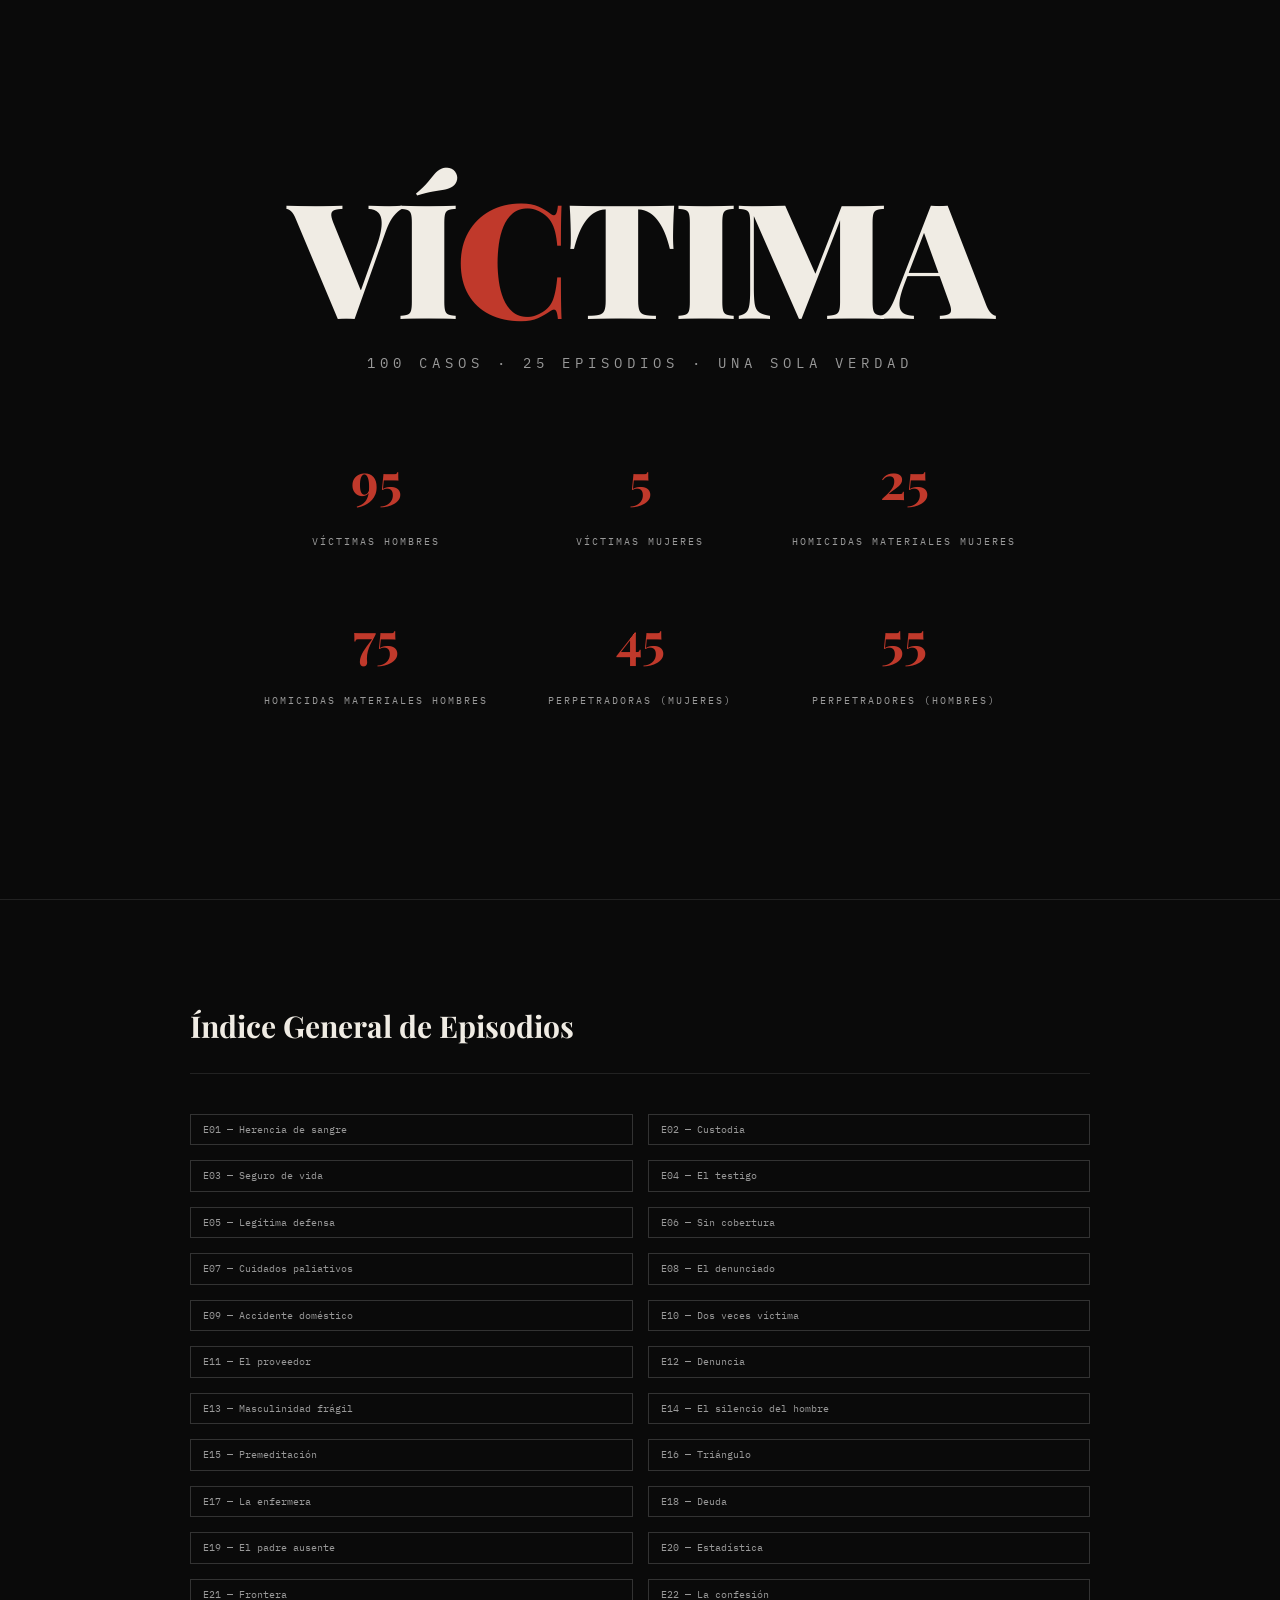
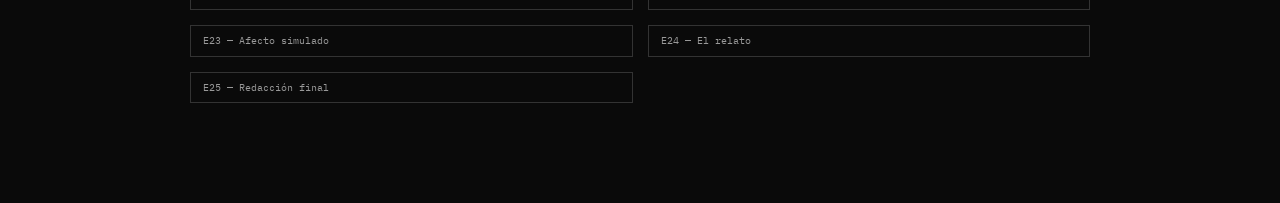
==== index.html @ df338d01 "Create index.html" ====
<!DOCTYPE html>
<html lang="es">
<head>
<meta charset="UTF-8">
<title>VÍCTIMA — Biblia de Serie Completa</title>
<link rel="stylesheet" href="styles.css">
<link href="https://fonts.googleapis.com/css2?family=Playfair+Display:ital,wght@0,400;0,700;0,900;1,400&family=IBM+Plex+Mono:wght@300;400;500&family=EB+Garamond:wght@400;500&display=swap" rel="stylesheet">
</head>
<body>

<div class="portada">
  <div class="titulo-principal">VÍ<span>C</span>TIMA</div>
  <div class="tagline">100 casos · 25 episodios · Una sola verdad</div>
  
  <div class="stats-grid">
    <div class="stat-item"><span class="num">95</span><span class="label">Víctimas Hombres</span></div>
    <div class="stat-item"><span class="num">5</span><span class="label">Víctimas Mujeres</span></div>
    <div class="stat-item"><span class="num">25</span><span class="label">Homicidas Materiales Mujeres</span></div>
    <div class="stat-item"><span class="num">75</span><span class="label">Homicidas Materiales Hombres</span></div>
    <div class="stat-item"><span class="num">45</span><span class="label">Perpetradoras (Mujeres)</span></div>
    <div class="stat-item"><span class="num">55</span><span class="label">Perpetradores (Hombres)</span></div>
  </div>
</div>

<div class="contenedor" style="padding: 100px 0;">
  <h2 style="font-family: 'Playfair Display'; font-size: 30px; margin-bottom: 40px; border-bottom: 1px solid #222; padding-bottom: 20px;">Índice General de Episodios</h2>
  
  <div style="display: grid; grid-template-columns: 1fr 1fr; gap: 15px;">
    <!-- BLOQUE 1 -->
    <a href="episodios_01_04.html#ep01" class="nav-ep">E01 — Herencia de sangre</a>
    <a href="episodios_01_04.html#ep02" class="nav-ep">E02 — Custodia</a>
    <a href="episodios_01_04.html#ep03" class="nav-ep">E03 — Seguro de vida</a>
    <a href="episodios_01_04.html#ep04" class="nav-ep">E04 — El testigo</a>
    <!-- BLOQUE 2 -->
    <a href="episodios_05_08.html#ep05" class="nav-ep">E05 — Legítima defensa</a>
    <a href="episodios_05_08.html#ep06" class="nav-ep">E06 — Sin cobertura</a>
    <a href="episodios_05_08.html#ep07" class="nav-ep">E07 — Cuidados paliativos</a>
    <a href="episodios_05_08.html#ep08" class="nav-ep">E08 — El denunciado</a>
    <!-- BLOQUE 3 -->
    <a href="episodios_09_12.html#ep09" class="nav-ep">E09 — Accidente doméstico</a>
    <a href="episodios_09_12.html#ep10" class="nav-ep">E10 — Dos veces víctima</a>
    <a href="episodios_09_12.html#ep11" class="nav-ep">E11 — El proveedor</a>
    <a href="episodios_09_12.html#ep12" class="nav-ep">E12 — Denuncia</a>
    <!-- BLOQUE 4 -->
    <a href="episodios_13_16.html#ep13" class="nav-ep">E13 — Masculinidad frágil</a>
    <a href="episodios_13_16.html#ep14" class="nav-ep">E14 — El silencio del hombre</a>
    <a href="episodios_13_16.html#ep15" class="nav-ep">E15 — Premeditación</a>
    <a href="episodios_13_16.html#ep16" class="nav-ep">E16 — Triángulo</a>
    <!-- BLOQUE 5 -->
    <a href="episodios_17_20.html#ep17" class="nav-ep">E17 — La enfermera</a>
    <a href="episodios_17_20.html#ep18" class="nav-ep">E18 — Deuda</a>
    <a href="episodios_17_20.html#ep19" class="nav-ep">E19 — El padre ausente</a>
    <a href="episodios_17_20.html#ep20" class="nav-ep">E20 — Estadística</a>
    <!-- BLOQUE 6 -->
    <a href="episodios_21_25.html#ep21" class="nav-ep">E21 — Frontera</a>
    <a href="episodios_21_25.html#ep22" class="nav-ep">E22 — La confesión</a>
    <a href="episodios_21_25.html#ep23" class="nav-ep">E23 — Afecto simulado</a>
    <a href="episodios_21_25.html#ep24" class="nav-ep">E24 — El relato</a>
    <a href="episodios_21_25.html#ep25" class="nav-ep">E25 — Redacción final</a>
  </div>
</div>

</body>
</html>
---- styles.css ----
:root {
  --negro: #0a0a0a;
  --blanco: #f0ece4;
  --rojo: #c0392b;
  --gris-oscuro: #1a1a1a;
  --gris-medio: #2e2e2e;
  --gris-texto: #999;
}

* { margin: 0; padding: 0; box-sizing: border-box; }

body {
  background: var(--negro);
  color: var(--blanco);
  font-family: 'EB Garamond', serif;
  font-size: 18px;
  line-height: 1.75;
}

/* PORTADA */
.portada {
  min-height: 100vh;
  display: flex;
  flex-direction: column;
  justify-content: center;
  align-items: center;
  text-align: center;
  padding: 60px 20px;
  border-bottom: 1px solid #222;
}

.titulo-principal {
  font-family: 'Playfair Display', serif;
  font-size: clamp(80px, 15vw, 160px);
  font-weight: 900;
  letter-spacing: -4px;
  line-height: 0.85;
}

.titulo-principal span { color: var(--rojo); }

.tagline {
  font-family: 'IBM Plex Mono', monospace;
  font-size: 14px;
  letter-spacing: 5px;
  text-transform: uppercase;
  color: var(--gris-texto);
  margin-top: 30px;
}

.stats-grid {
  display: grid;
  grid-template-columns: repeat(3, 1fr);
  gap: 40px;
  margin-top: 60px;
  max-width: 900px;
}

.stat-item .num {
  font-family: 'Playfair Display', serif;
  font-size: 50px;
  font-weight: 700;
  color: var(--rojo);
  display: block;
}

.stat-item .label {
  font-family: 'IBM Plex Mono', monospace;
  font-size: 10px;
  letter-spacing: 2px;
  text-transform: uppercase;
  color: var(--gris-texto);
}

/* NAVEGACIÓN */
.nav-episodios {
  background: var(--gris-oscuro);
  padding: 15px;
  position: sticky;
  top: 0;
  z-index: 100;
  border-bottom: 1px solid #333;
}

.nav-grid {
  display: flex;
  gap: 5px;
  flex-wrap: wrap;
  justify-content: center;
  max-width: 1100px;
  margin: 0 auto;
}

.nav-ep {
  font-family: 'IBM Plex Mono', monospace;
  font-size: 10px;
  padding: 6px 12px;
  background: transparent;
  color: var(--gris-texto);
  border: 1px solid #333;
  text-decoration: none;
  transition: 0.3s;
}

.nav-ep:hover, .nav-ep.active {
  background: var(--rojo);
  color: white;
  border-color: var(--rojo);
}

/* EPISODIO */
.contenedor { max-width: 900px; margin: 0 auto; padding: 0 20px; }

.ep-header { padding: 80px 0 50px; }

.ep-numero {
  font-family: 'IBM Plex Mono', monospace;
  font-size: 12px;
  letter-spacing: 5px;
  color: var(--rojo);
  text-transform: uppercase;
  display: block;
}

.ep-titulo {
  font-family: 'Playfair Display', serif;
  font-size: clamp(40px, 8vw, 70px);
  font-weight: 900;
  margin: 15px 0;
}

.ep-subtitulo {
  font-family: 'IBM Plex Mono', monospace;
  font-size: 13px;
  color: var(--gris-texto);
  margin-bottom: 30px;
}

/* CUADRITOS DE DISTRIBUCIÓN */
.ep-distribucion {
  display: flex;
  gap: 20px;
  background: #0a0a0a;
  padding: 20px;
  border: 1px solid #1a1a1a;
}

.dist-block { border-right: 1px solid #222; padding-right: 20px; }
.dist-block:last-child { border: none; }

.badge {
  font-family: 'IBM Plex Mono', monospace;
  font-size: 10px;
  text-transform: uppercase;
  display: block;
  margin-bottom: 5px;
}

.badge-m { color: var(--rojo); }
.badge-h { color: #4a6fa5; }

/* CASO */
.caso {
  margin: 60px 0;
  padding: 40px;
  background: #0f0f0f;
  border-left: 5px solid #222;
}

.perp-femenina { border-left-color: var(--rojo); }

.caso-header {
  font-family: 'IBM Plex Mono', monospace;
  font-size: 11px;
  color: var(--gris-texto);
  display: flex;
  justify-content: space-between;
  margin-bottom: 25px;
}

.caso-titulo {
  font-family: 'Playfair Display', serif;
  font-size: 32px;
  font-style: italic;
  font-weight: 700;
  margin-bottom: 30px;
}

.ficha {
  display: grid;
  grid-template-columns: 1fr 1fr;
  gap: 20px;
  border-top: 1px solid #222;
  padding-top: 25px;
}

.ficha-label {
  font-family: 'IBM Plex Mono', monospace;
  font-size: 10px;
  text-transform: uppercase;
  color: var(--gris-texto);
  display: block;
}

.ficha-valor { font-family: 'EB Garamond', serif; font-size: 17px; }

.caso-sinopsis {
  margin: 30px 0;
  font-size: 18px;
  line-height: 1.8;
  color: #ccc5ba;
}

.dato-cierre {
  background: #050505;
  padding: 25px;
  border: 1px solid #1a1a1a;
  font-family: 'IBM Plex Mono', monospace;
  font-size: 13px;
}

.dato-cierre strong {
  color: var(--rojo);
  display: block;
  margin-bottom: 10px;
  text-transform: uppercase;
  letter-spacing: 1px;
}

.divisor {
  text-align: center;
  font-family: 'IBM Plex Mono', monospace;
  font-size: 10px;
  letter-spacing: 15px;
  color: #222;
  margin: 80px 0;
}
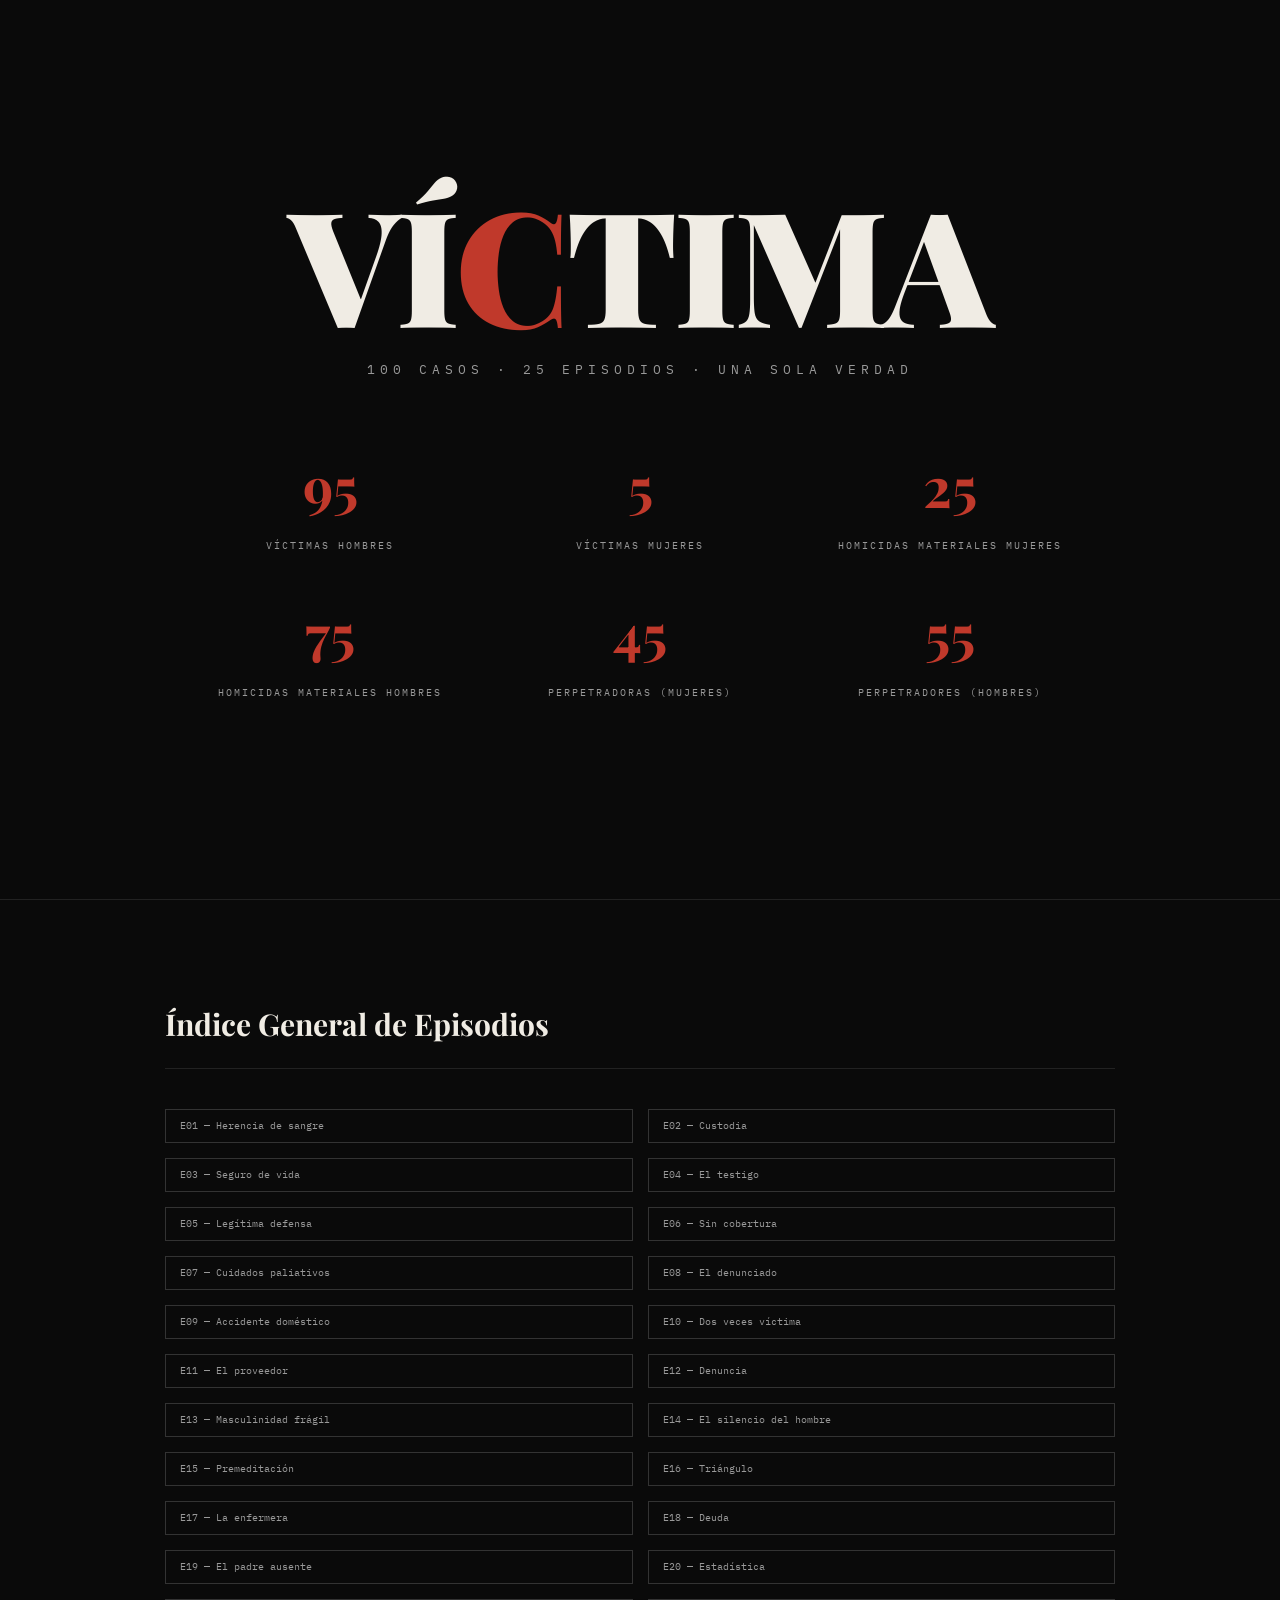
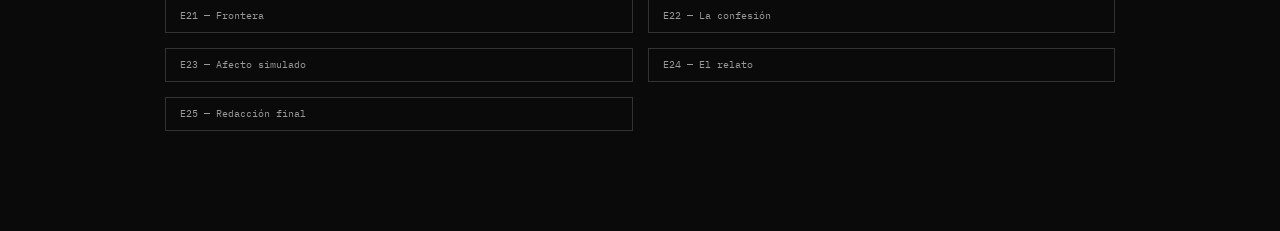
==== commit 18cefb24: "Update index.html" ====
--- a/index.html
+++ b/index.html
@@ -2,7 +2,8 @@
 <html lang="es">
 <head>
 <meta charset="UTF-8">
-<title>VÍCTIMA — Biblia de Serie Completa</title>
+  <meta name="viewport" content="width=device-width, initial-scale=1.0">
+<title>VÍCTIMA —Serie Completa</title>
 <link rel="stylesheet" href="styles.css">
 <link href="https://fonts.googleapis.com/css2?family=Playfair+Display:ital,wght@0,400;0,700;0,900;1,400&family=IBM+Plex+Mono:wght@300;400;500&family=EB+Garamond:wght@400;500&display=swap" rel="stylesheet">
 </head>
--- a/styles.css
+++ b/styles.css
@@ -1,10 +1,15 @@
+/* ============================================================
+   VARIABLES Y BASES
+   ============================================================ */
 :root {
   --negro: #0a0a0a;
   --blanco: #f0ece4;
   --rojo: #c0392b;
+  --azul: #2980b9;
   --gris-oscuro: #1a1a1a;
   --gris-medio: #2e2e2e;
   --gris-texto: #999;
+  --papel: #ffffff;
 }
 
 * { margin: 0; padding: 0; box-sizing: border-box; }
@@ -14,10 +19,20 @@
   color: var(--blanco);
   font-family: 'EB Garamond', serif;
   font-size: 18px;
-  line-height: 1.75;
-}
-
-/* PORTADA */
+  line-height: 1.6;
+  -webkit-text-size-adjust: 100%;
+}
+
+.contenedor {
+  width: 100%;
+  max-width: 950px;
+  margin: 0 auto;
+  padding: 0 20px;
+}
+
+/* ============================================================
+   PORTADA (RESPONSIVA)
+   ============================================================ */
 .portada {
   min-height: 100vh;
   display: flex;
@@ -31,7 +46,7 @@
 
 .titulo-principal {
   font-family: 'Playfair Display', serif;
-  font-size: clamp(80px, 15vw, 160px);
+  font-size: clamp(60px, 15vw, 160px);
   font-weight: 900;
   letter-spacing: -4px;
   line-height: 0.85;
@@ -41,7 +56,7 @@
 
 .tagline {
   font-family: 'IBM Plex Mono', monospace;
-  font-size: 14px;
+  font-size: 13px;
   letter-spacing: 5px;
   text-transform: uppercase;
   color: var(--gris-texto);
@@ -50,15 +65,16 @@
 
 .stats-grid {
   display: grid;
-  grid-template-columns: repeat(3, 1fr);
-  gap: 40px;
+  grid-template-columns: repeat(auto-fit, minmax(250px, 1fr));
+  gap: 30px;
   margin-top: 60px;
+  width: 100%;
   max-width: 900px;
 }
 
 .stat-item .num {
   font-family: 'Playfair Display', serif;
-  font-size: 50px;
+  font-size: clamp(40px, 5vw, 55px);
   font-weight: 700;
   color: var(--rojo);
   display: block;
@@ -72,8 +88,10 @@
   color: var(--gris-texto);
 }
 
-/* NAVEGACIÓN */
-.nav-episodios {
+/* ============================================================
+   NAVEGACIÓN PREMIUM
+   ============================================================ */
+.nav-episodios, .nav-top {
   background: var(--gris-oscuro);
   padding: 15px;
   position: sticky;
@@ -84,22 +102,30 @@
 
 .nav-grid {
   display: flex;
-  gap: 5px;
-  flex-wrap: wrap;
-  justify-content: center;
+  gap: 8px;
+  flex-wrap: nowrap;
+  overflow-x: auto;
+  justify-content: flex-start;
   max-width: 1100px;
   margin: 0 auto;
+  scrollbar-width: none; /* Oculta scroll en Firefox */
+}
+
+.nav-grid::-webkit-scrollbar { display: none; } /* Oculta scroll en Chrome/Safari */
+
+@media (min-width: 768px) {
+  .nav-grid { flex-wrap: wrap; justify-content: center; overflow-x: visible; }
 }
 
 .nav-ep {
   font-family: 'IBM Plex Mono', monospace;
   font-size: 10px;
-  padding: 6px 12px;
-  background: transparent;
+  padding: 8px 14px;
   color: var(--gris-texto);
   border: 1px solid #333;
   text-decoration: none;
   transition: 0.3s;
+  white-space: nowrap;
 }
 
 .nav-ep:hover, .nav-ep.active {
@@ -108,130 +134,104 @@
   border-color: var(--rojo);
 }
 
-/* EPISODIO */
-.contenedor { max-width: 900px; margin: 0 auto; padding: 0 20px; }
-
-.ep-header { padding: 80px 0 50px; }
-
-.ep-numero {
-  font-family: 'IBM Plex Mono', monospace;
-  font-size: 12px;
-  letter-spacing: 5px;
-  color: var(--rojo);
-  text-transform: uppercase;
-  display: block;
-}
-
-.ep-titulo {
-  font-family: 'Playfair Display', serif;
-  font-size: clamp(40px, 8vw, 70px);
-  font-weight: 900;
-  margin: 15px 0;
-}
-
-.ep-subtitulo {
-  font-family: 'IBM Plex Mono', monospace;
-  font-size: 13px;
-  color: var(--gris-texto);
-  margin-bottom: 30px;
-}
-
-/* CUADRITOS DE DISTRIBUCIÓN */
+/* ============================================================
+   EPISODIO Y CASOS (ESTILO BIBLIA)
+   ============================================================ */
+.ep-header { padding: 80px 0 50px; border-bottom: 1px solid #1e1e1e; }
+.ep-numero { font-family: 'IBM Plex Mono'; color: var(--rojo); font-size: 12px; letter-spacing: 5px; text-transform: uppercase; display: block; }
+.ep-titulo { font-family: 'Playfair Display'; font-size: clamp(40px, 8vw, 70px); font-weight: 900; margin: 15px 0; }
+
 .ep-distribucion {
   display: flex;
-  gap: 20px;
+  flex-direction: column;
+  gap: 15px;
   background: #0a0a0a;
   padding: 20px;
   border: 1px solid #1a1a1a;
-}
-
-.dist-block { border-right: 1px solid #222; padding-right: 20px; }
-.dist-block:last-child { border: none; }
-
-.badge {
-  font-family: 'IBM Plex Mono', monospace;
-  font-size: 10px;
-  text-transform: uppercase;
-  display: block;
-  margin-bottom: 5px;
-}
-
-.badge-m { color: var(--rojo); }
-.badge-h { color: #4a6fa5; }
-
-/* CASO */
-.caso {
-  margin: 60px 0;
-  padding: 40px;
-  background: #0f0f0f;
-  border-left: 5px solid #222;
-}
-
+  margin-top: 20px;
+}
+
+@media (min-width: 600px) {
+  .ep-distribucion { flex-direction: row; gap: 40px; }
+}
+
+.dist-item { display: flex; flex-direction: column; gap: 8px; }
+.dist-label { font-family: 'IBM Plex Mono'; font-size: 9px; color: #555; text-transform: uppercase; }
+
+.badge { font-family: 'IBM Plex Mono'; font-size: 10px; padding: 4px 10px; border: 1px solid; text-transform: uppercase; width: fit-content; }
+.badge-m { border-color: var(--rojo); color: var(--rojo); }
+.badge-h { border-color: var(--azul); color: var(--azul); }
+.badge-esp { border-color: #555; color: #555; }
+
+.caso { margin: 60px 0; padding: clamp(20px, 5vw, 40px); background: #0f0f0f; border-left: 5px solid #222; }
 .perp-femenina { border-left-color: var(--rojo); }
 
-.caso-header {
-  font-family: 'IBM Plex Mono', monospace;
-  font-size: 11px;
-  color: var(--gris-texto);
-  display: flex;
-  justify-content: space-between;
-  margin-bottom: 25px;
-}
-
-.caso-titulo {
-  font-family: 'Playfair Display', serif;
-  font-size: 32px;
-  font-style: italic;
-  font-weight: 700;
-  margin-bottom: 30px;
-}
+/* TÍTULO CON LÍNEA DINÁMICA */
+.caso-header { display: flex; align-items: center; gap: 15px; margin-bottom: 25px; flex-wrap: wrap; }
+.caso-num-tipo { font-family: 'IBM Plex Mono'; font-size: 12px; font-weight: 600; text-transform: uppercase; }
+.header-line { flex: 1; height: 1px; background: #222; min-width: 50px; }
+
+.tipo-m { color: var(--rojo); }
+.tipo-h { color: var(--azul); }
+
+.caso-titulo-nombre { font-family: 'Playfair Display'; font-size: clamp(24px, 4vw, 32px); font-style: italic; margin-bottom: 25px; color: #fff; }
 
 .ficha {
   display: grid;
-  grid-template-columns: 1fr 1fr;
+  grid-template-columns: 1fr;
   gap: 20px;
   border-top: 1px solid #222;
   padding-top: 25px;
 }
 
-.ficha-label {
-  font-family: 'IBM Plex Mono', monospace;
-  font-size: 10px;
-  text-transform: uppercase;
-  color: var(--gris-texto);
-  display: block;
-}
-
-.ficha-valor { font-family: 'EB Garamond', serif; font-size: 17px; }
-
-.caso-sinopsis {
-  margin: 30px 0;
-  font-size: 18px;
-  line-height: 1.8;
-  color: #ccc5ba;
-}
-
-.dato-cierre {
-  background: #050505;
-  padding: 25px;
-  border: 1px solid #1a1a1a;
-  font-family: 'IBM Plex Mono', monospace;
-  font-size: 13px;
-}
-
-.dato-cierre strong {
-  color: var(--rojo);
-  display: block;
-  margin-bottom: 10px;
-  text-transform: uppercase;
-  letter-spacing: 1px;
-}
-
-.divisor {
-  text-align: center;
-  font-family: 'IBM Plex Mono', monospace;
-  font-size: 10px;
-  letter-spacing: 15px;
-  color: #222;
-  margin: 80px 0;
-}
+@media (min-width: 600px) {
+  .ficha { grid-template-columns: 1fr 1fr; }
+}
+
+.ficha-label { font-family: 'IBM Plex Mono'; font-size: 10px; color: var(--gris-texto); text-transform: uppercase; letter-spacing: 2px; }
+.ficha-valor { font-family: 'EB Garamond'; font-size: 18px; color: #eee; }
+
+.caso-sinopsis { margin: 30px 0; font-size: 18px; line-height: 1.8; color: #ccc5ba; text-align: justify; }
+
+.dato-cierre { background: #050505; padding: 25px; border: 1px solid #1a1a1a; font-family: 'IBM Plex Mono'; font-size: 13px; line-height: 1.6; color: #888; }
+.dato-cierre strong { color: var(--rojo); display: block; margin-bottom: 10px; text-transform: uppercase; letter-spacing: 1px; }
+
+/* ============================================================
+   GUION TÉCNICO (LAS HOJAS DE 10 MINUTOS)
+   ============================================================ */
+.contenedor-guion { max-width: 900px; margin: 40px auto; padding-bottom: 100px; }
+
+.hoja-guion {
+  background: var(--papel);
+  color: #1a1a1a;
+  padding: clamp(40px, 10vw, 100px); /* Padding adaptable */
+  margin-bottom: 50px;
+  box-shadow: 0 10px 60px rgba(0,0,0,0.8);
+  position: relative;
+  min-height: auto;
+}
+
+@media (min-width: 768px) {
+  .hoja-guion { min-height: 1150px; }
+}
+
+.pagina-num { position: absolute; top: 30px; right: 40px; font-family: 'IBM Plex Mono'; font-size: 14px; color: #ccc; }
+.time-marker { position: absolute; top: 30px; left: 40px; background: #000; color: #fff; padding: 4px 12px; font-family: 'IBM Plex Mono'; font-size: 10px; font-weight: bold; }
+
+.slugline { font-family: 'Courier Prime', monospace; font-weight: bold; margin-top: 30px; margin-bottom: 15px; text-transform: uppercase; font-size: 17px; border-bottom: 1px solid #eee; color: #000; }
+.accion { font-family: 'Courier Prime', monospace; margin-bottom: 15px; line-height: 1.2; text-align: justify; font-size: 17px; color: #333; }
+.personaje { font-family: 'Courier Prime', monospace; text-align: center; width: 80%; margin: 30px auto 0; font-weight: bold; text-transform: uppercase; font-size: 17px; color: #000; }
+.parentesis { font-family: 'Courier Prime', monospace; text-align: center; width: 60%; margin: 0 auto; font-size: 15px; line-height: 1.1; color: #444; }
+.dialogo { font-family: 'Courier Prime', monospace; text-align: center; width: 85%; margin: 5px auto 15px; line-height: 1.2; font-size: 17px; color: #000; }
+.transicion { font-family: 'Courier Prime', monospace; text-align: right; margin-top: 50px; font-weight: bold; text-transform: uppercase; color: #000; }
+
+/* ============================================================
+   MANUAL IA (DISEÑO ESTUDIO)
+   ============================================================ */
+.manual-ia { max-width: 1000px; margin: 60px auto; padding: clamp(20px, 5vw, 50px); background: #050505; border: 1px solid #111; }
+.manual-ia h2 { font-family: 'Playfair Display'; font-size: 32px; color: white; margin-bottom: 30px; border-bottom: 1px solid var(--rojo); padding-bottom: 10px; }
+.prompt-group { margin-bottom: 40px; }
+.prompt-label { font-family: 'IBM Plex Mono'; color: var(--rojo); font-size: 12px; font-weight: bold; display: block; margin-bottom: 12px; text-transform: uppercase; }
+.prompt-content { font-family: 'Courier Prime'; background: #111; padding: 25px; color: #ccc; font-size: 14px; border: 1px solid #222; line-height: 1.6; overflow-x: auto; }
+
+footer { padding: 100px 0; text-align: center; color: #444; font-family: 'IBM Plex Mono'; font-size: 11px; letter-spacing: 2px; }
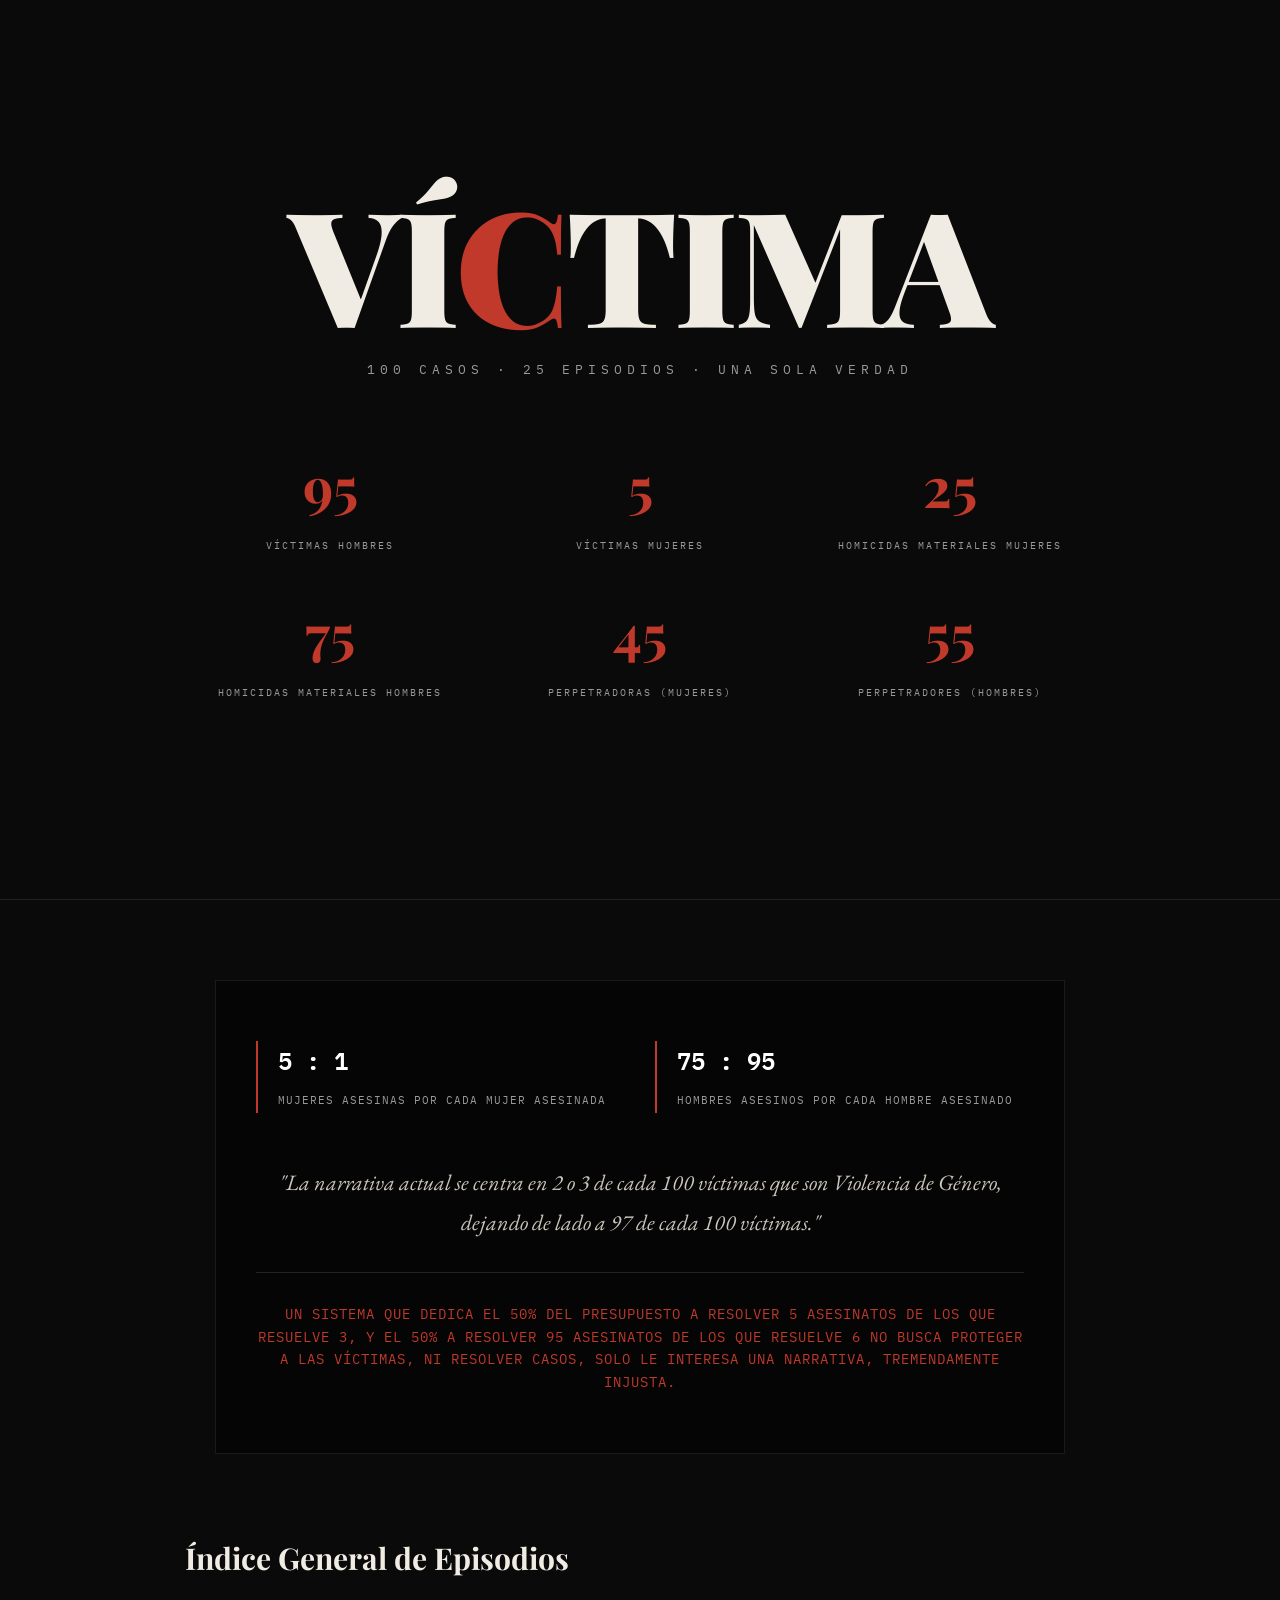
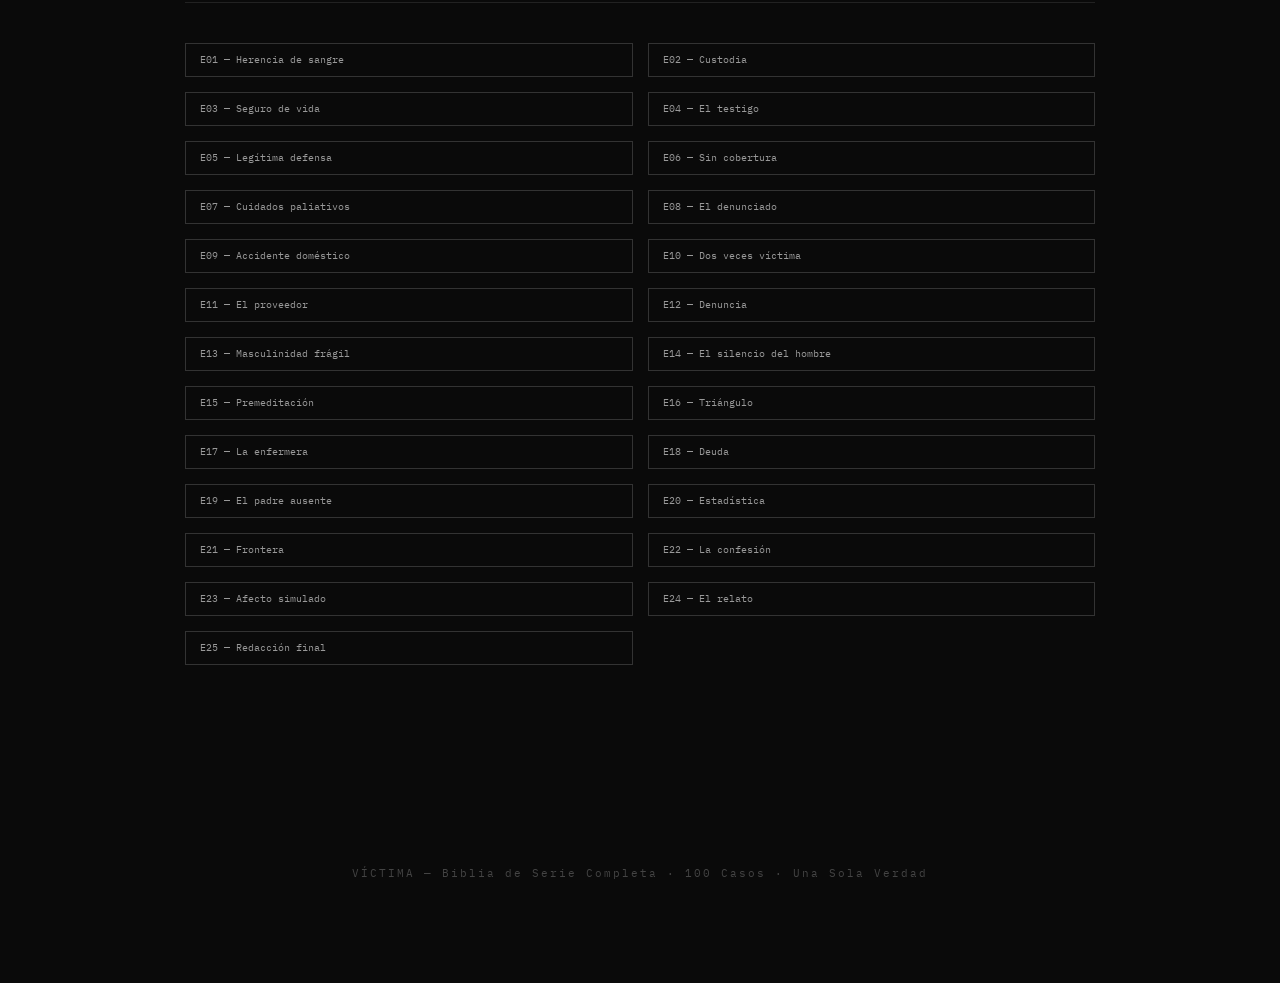
==== commit fc170156: "Update index.html" ====
--- a/index.html
+++ b/index.html
@@ -2,10 +2,77 @@
 <html lang="es">
 <head>
 <meta charset="UTF-8">
-  <meta name="viewport" content="width=device-width, initial-scale=1.0">
-<title>VÍCTIMA —Serie Completa</title>
+<meta name="viewport" content="width=device-width, initial-scale=1.0">
+<title>VÍCTIMA — Biblia de Serie Completa</title>
 <link rel="stylesheet" href="styles.css">
 <link href="https://fonts.googleapis.com/css2?family=Playfair+Display:ital,wght@0,400;0,700;0,900;1,400&family=IBM+Plex+Mono:wght@300;400;500&family=EB+Garamond:wght@400;500&display=swap" rel="stylesheet">
+<style>
+  /* Estilos específicos para el bloque del Manifiesto */
+  .seccion-manifiesto {
+    max-width: 850px;
+    margin: 80px auto;
+    padding: 60px 40px;
+    background: #050505;
+    border: 1px solid #1a1a1a;
+    position: relative;
+    text-align: center;
+  }
+
+  .manifiesto-ratios {
+    display: grid;
+    grid-template-columns: 1fr 1fr;
+    gap: 30px;
+    margin-bottom: 50px;
+    font-family: 'IBM Plex Mono', monospace;
+  }
+
+  .ratio-item {
+    border-left: 2px solid var(--rojo);
+    padding-left: 20px;
+    text-align: left;
+  }
+
+  .ratio-num {
+    display: block;
+    font-size: 24px;
+    color: white;
+    font-weight: 600;
+    margin-bottom: 5px;
+  }
+
+  .ratio-label {
+    font-size: 11px;
+    text-transform: uppercase;
+    color: var(--gris-texto);
+    letter-spacing: 1px;
+  }
+
+  .manifiesto-parrafo {
+    font-family: 'EB Garamond', serif;
+    font-size: 22px;
+    line-height: 1.8;
+    color: #ccc5ba;
+    font-style: italic;
+    margin-bottom: 30px;
+  }
+
+  .manifiesto-critica {
+    font-family: 'IBM Plex Mono', monospace;
+    font-size: 14px;
+    line-height: 1.6;
+    color: var(--rojo);
+    text-transform: uppercase;
+    letter-spacing: 1px;
+    border-top: 1px solid #222;
+    padding-top: 30px;
+  }
+
+  @media (max-width: 768px) {
+    .manifiesto-ratios { grid-template-columns: 1fr; }
+    .manifiesto-parrafo { font-size: 18px; }
+    .seccion-manifiesto { padding: 40px 20px; margin: 40px auto; }
+  }
+</style>
 </head>
 <body>
 
@@ -23,10 +90,34 @@
   </div>
 </div>
 
-<div class="contenedor" style="padding: 100px 0;">
+<!-- BLOQUE MANIFIESTO AGREGADO -->
+<div class="contenedor">
+  <div class="seccion-manifiesto">
+    <div class="manifiesto-ratios">
+      <div class="ratio-item">
+        <span class="ratio-num">5 : 1</span>
+        <span class="ratio-label">Mujeres asesinas por cada mujer asesinada</span>
+      </div>
+      <div class="ratio-item">
+        <span class="ratio-num">75 : 95</span>
+        <span class="ratio-label">Hombres asesinos por cada hombre asesinado</span>
+      </div>
+    </div>
+
+    <p class="manifiesto-parrafo">
+      "La narrativa actual se centra en 2 o 3 de cada 100 víctimas que son Violencia de Género, dejando de lado a 97 de cada 100 víctimas."
+    </p>
+
+    <p class="manifiesto-critica">
+      Un sistema que dedica el 50% del presupuesto a resolver 5 asesinatos de los que resuelve 3, y el 50% a resolver 95 asesinatos de los que resuelve 6 no busca proteger a las víctimas, ni resolver casos, solo le interesa una narrativa, tremendamente injusta.
+    </p>
+  </div>
+</div>
+
+<div class="contenedor" style="padding-bottom: 100px;">
   <h2 style="font-family: 'Playfair Display'; font-size: 30px; margin-bottom: 40px; border-bottom: 1px solid #222; padding-bottom: 20px;">Índice General de Episodios</h2>
   
-  <div style="display: grid; grid-template-columns: 1fr 1fr; gap: 15px;">
+  <div style="display: grid; grid-template-columns: repeat(auto-fit, minmax(300px, 1fr)); gap: 15px;">
     <!-- BLOQUE 1 -->
     <a href="episodios_01_04.html#ep01" class="nav-ep">E01 — Herencia de sangre</a>
     <a href="episodios_01_04.html#ep02" class="nav-ep">E02 — Custodia</a>
@@ -61,5 +152,9 @@
   </div>
 </div>
 
+<footer>
+  VÍCTIMA — Biblia de Serie Completa · 100 Casos · Una Sola Verdad
+</footer>
+
 </body>
 </html>
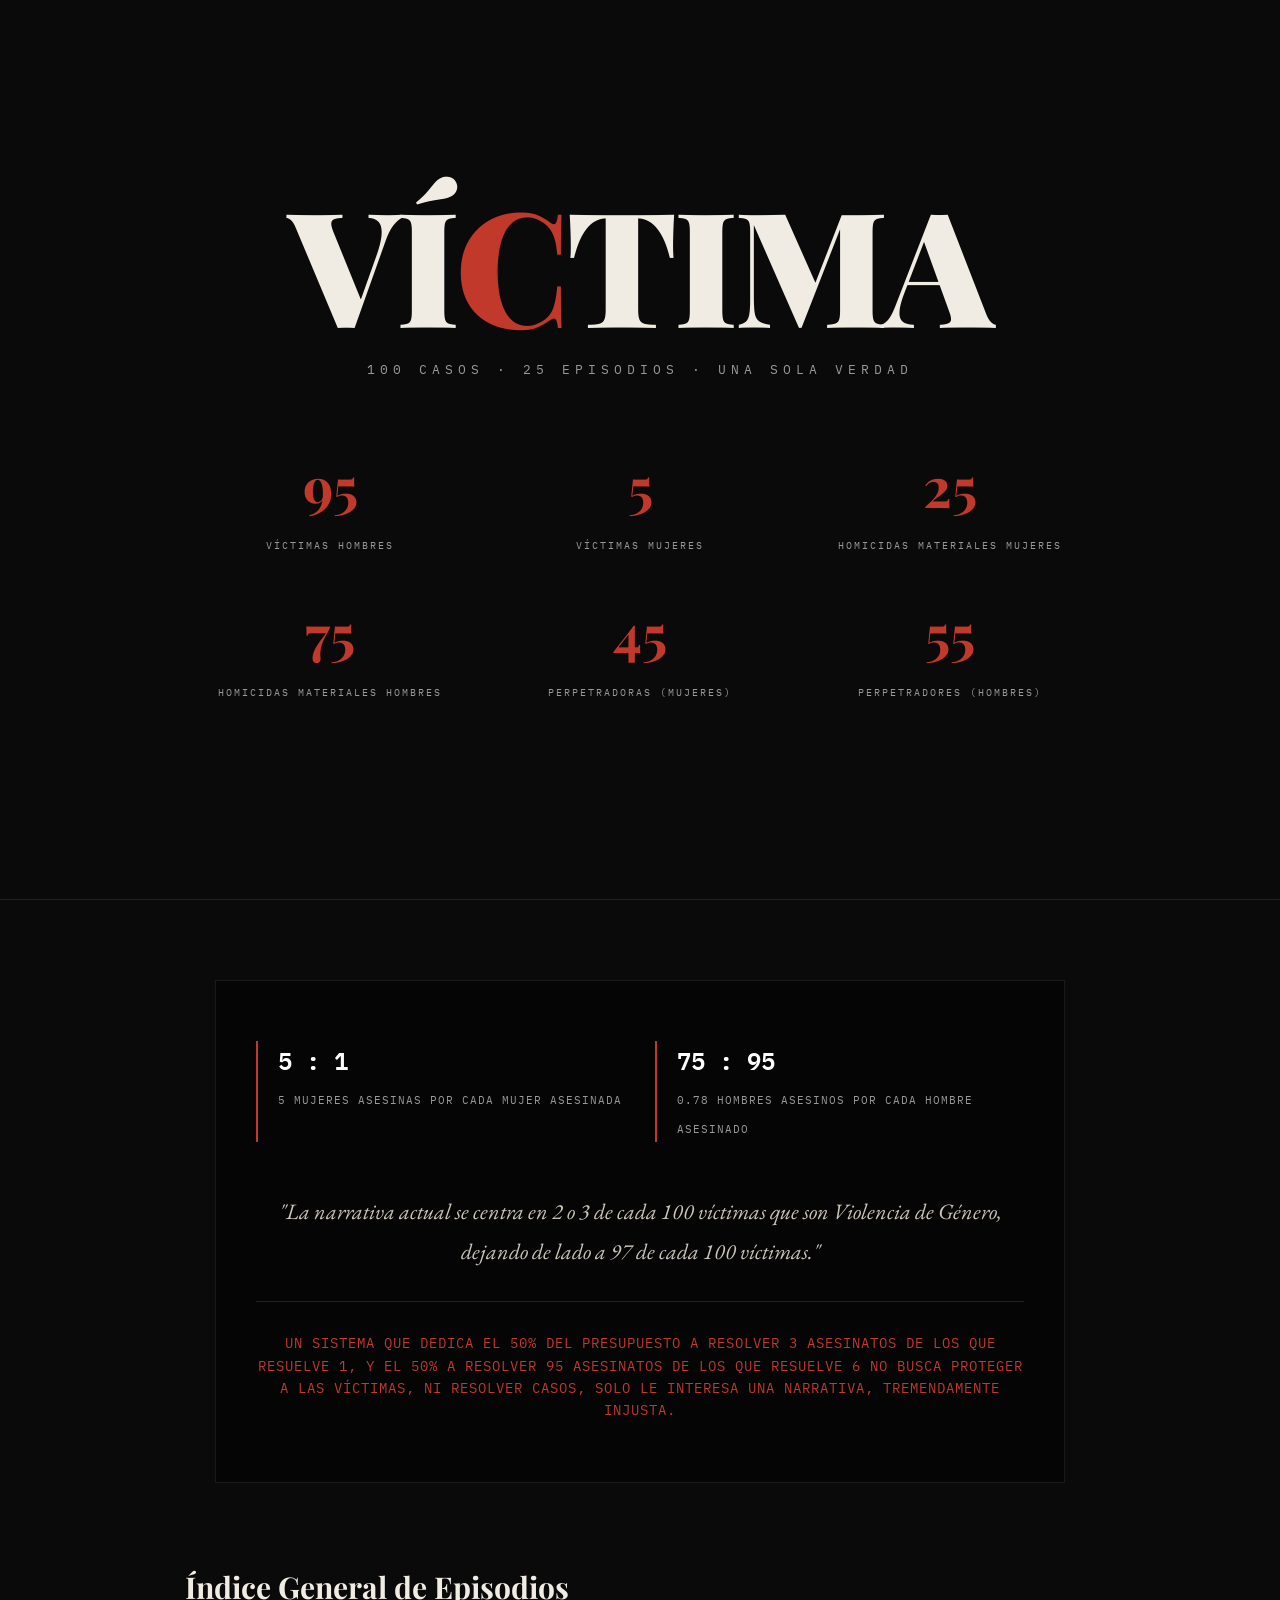
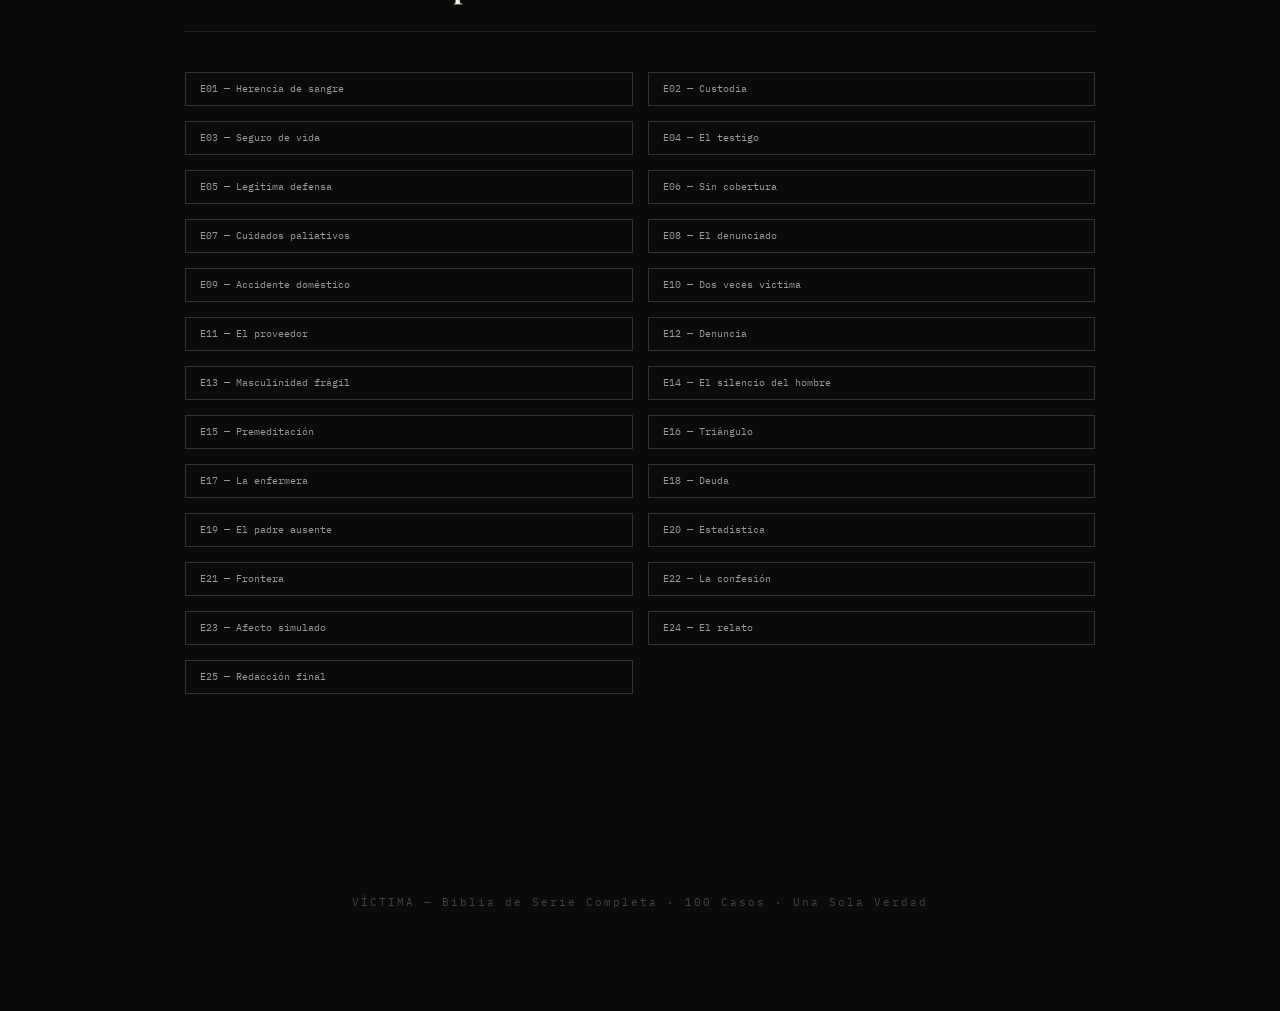
==== commit 136b2784: "Update index.html" ====
--- a/index.html
+++ b/index.html
@@ -96,11 +96,11 @@
     <div class="manifiesto-ratios">
       <div class="ratio-item">
         <span class="ratio-num">5 : 1</span>
-        <span class="ratio-label">Mujeres asesinas por cada mujer asesinada</span>
+        <span class="ratio-label">5 Mujeres asesinas por cada mujer asesinada</span>
       </div>
       <div class="ratio-item">
         <span class="ratio-num">75 : 95</span>
-        <span class="ratio-label">Hombres asesinos por cada hombre asesinado</span>
+        <span class="ratio-label">0.78 Hombres asesinos por cada hombre asesinado</span>
       </div>
     </div>
 
@@ -109,7 +109,7 @@
     </p>
 
     <p class="manifiesto-critica">
-      Un sistema que dedica el 50% del presupuesto a resolver 5 asesinatos de los que resuelve 3, y el 50% a resolver 95 asesinatos de los que resuelve 6 no busca proteger a las víctimas, ni resolver casos, solo le interesa una narrativa, tremendamente injusta.
+      Un sistema que dedica el 50% del presupuesto a resolver 3 asesinatos de los que resuelve 1, y el 50% a resolver 95 asesinatos de los que resuelve 6 no busca proteger a las víctimas, ni resolver casos, solo le interesa una narrativa, tremendamente injusta.
     </p>
   </div>
 </div>
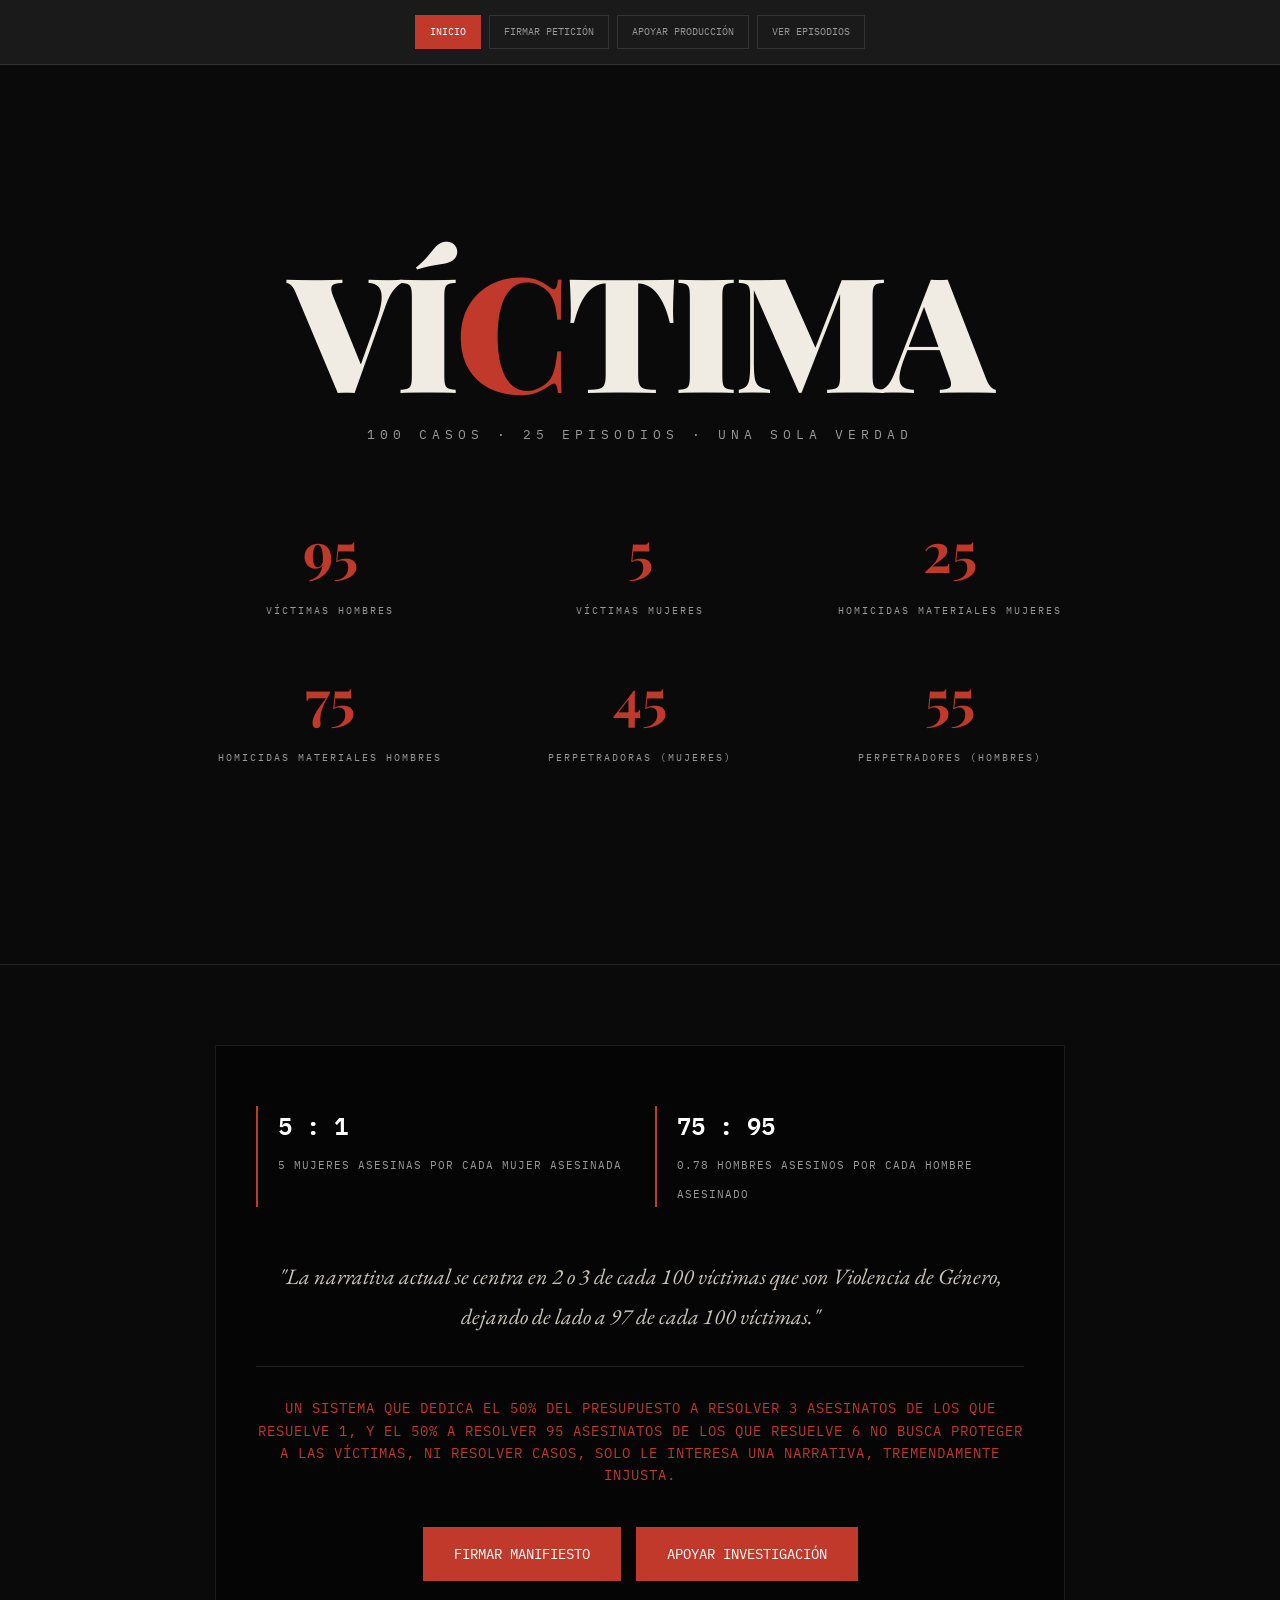
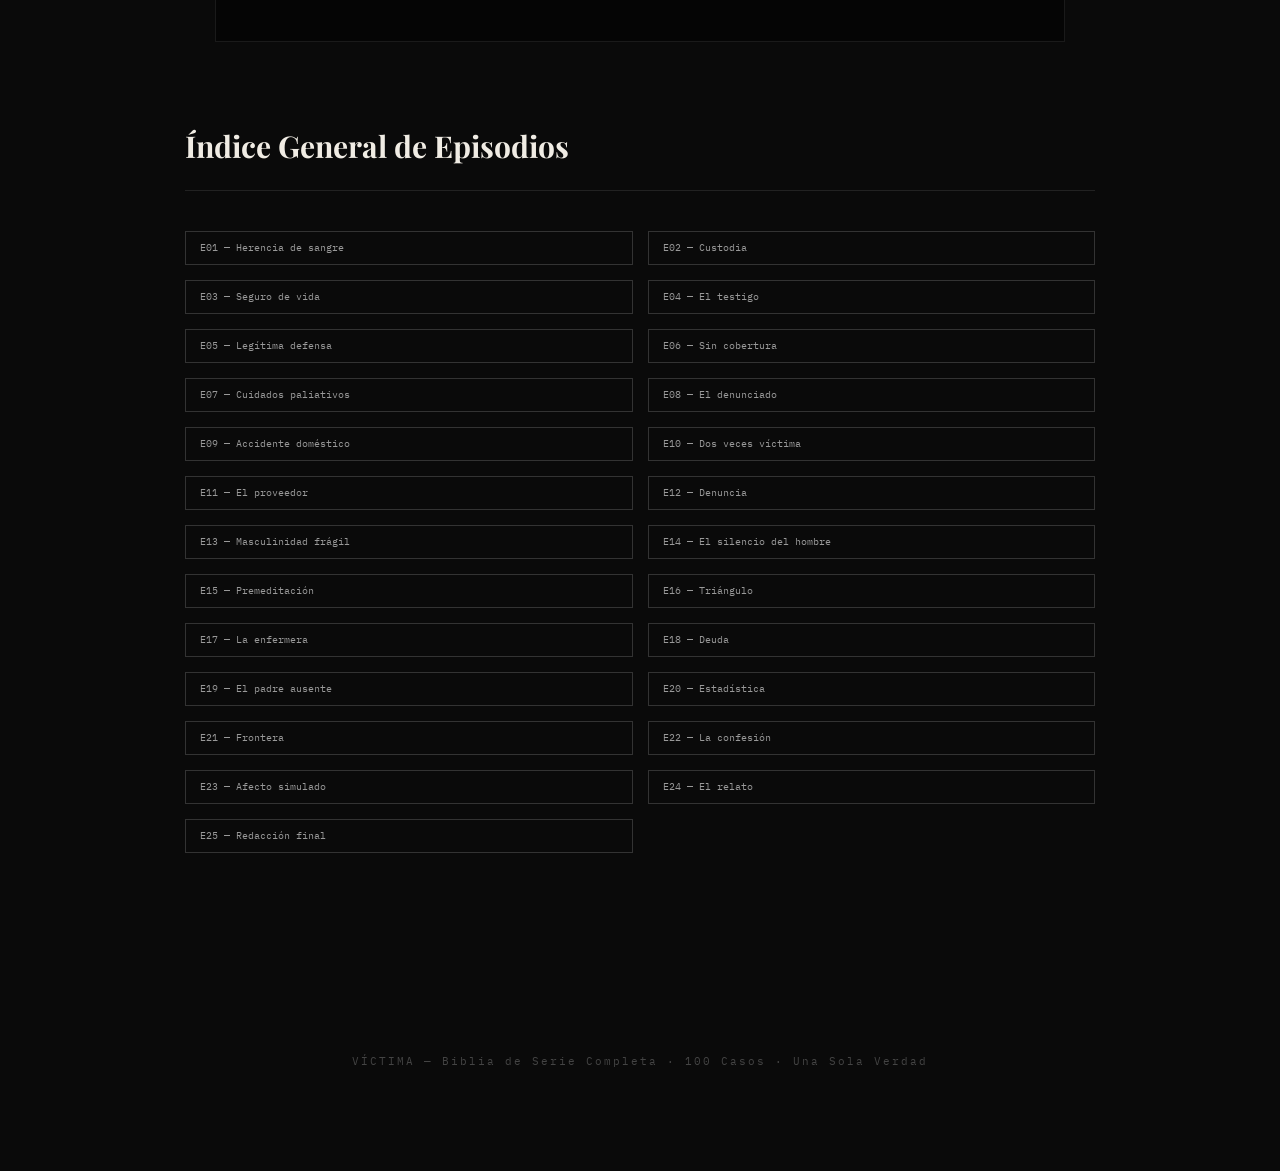
==== commit 3c6376bb: "Update index.html" ====
--- a/index.html
+++ b/index.html
@@ -76,6 +76,16 @@
 </head>
 <body>
 
+  <!-- 1. NUEVA NAVEGACIÓN TOP -->
+  <nav class="nav-top">
+    <div class="nav-grid">
+      <a href="index.html" class="nav-ep active">INICIO</a>
+      <a href="peticion.html" class="nav-ep">FIRMAR PETICIÓN</a>
+      <a href="apoyo.html" class="nav-ep">APOYAR PRODUCCIÓN</a>
+      <a href="#episodios" class="nav-ep">VER EPISODIOS</a>
+    </div>
+  </nav>
+
 <div class="portada">
   <div class="titulo-principal">VÍ<span>C</span>TIMA</div>
   <div class="tagline">100 casos · 25 episodios · Una sola verdad</div>
@@ -111,6 +121,13 @@
     <p class="manifiesto-critica">
       Un sistema que dedica el 50% del presupuesto a resolver 3 asesinatos de los que resuelve 1, y el 50% a resolver 95 asesinatos de los que resuelve 6 no busca proteger a las víctimas, ni resolver casos, solo le interesa una narrativa, tremendamente injusta.
     </p>
+
+    <!-- 2. BLOQUE DE ACCIÓN POST-MANIFIESTO -->
+    <div style="margin-top: 40px; display: flex; gap: 15px; justify-content: center; flex-wrap: wrap;">
+      <a href="peticion.html" class="nav-ep active" style="padding: 15px 30px; font-size: 14px;">FIRMAR MANIFIESTO</a>
+      <a href="apoyo.html" class="nav-ep active" style="padding: 15px 30px; font-size: 14px;">APOYAR INVESTIGACIÓN</a>
+    </div>
+
   </div>
 </div>
 
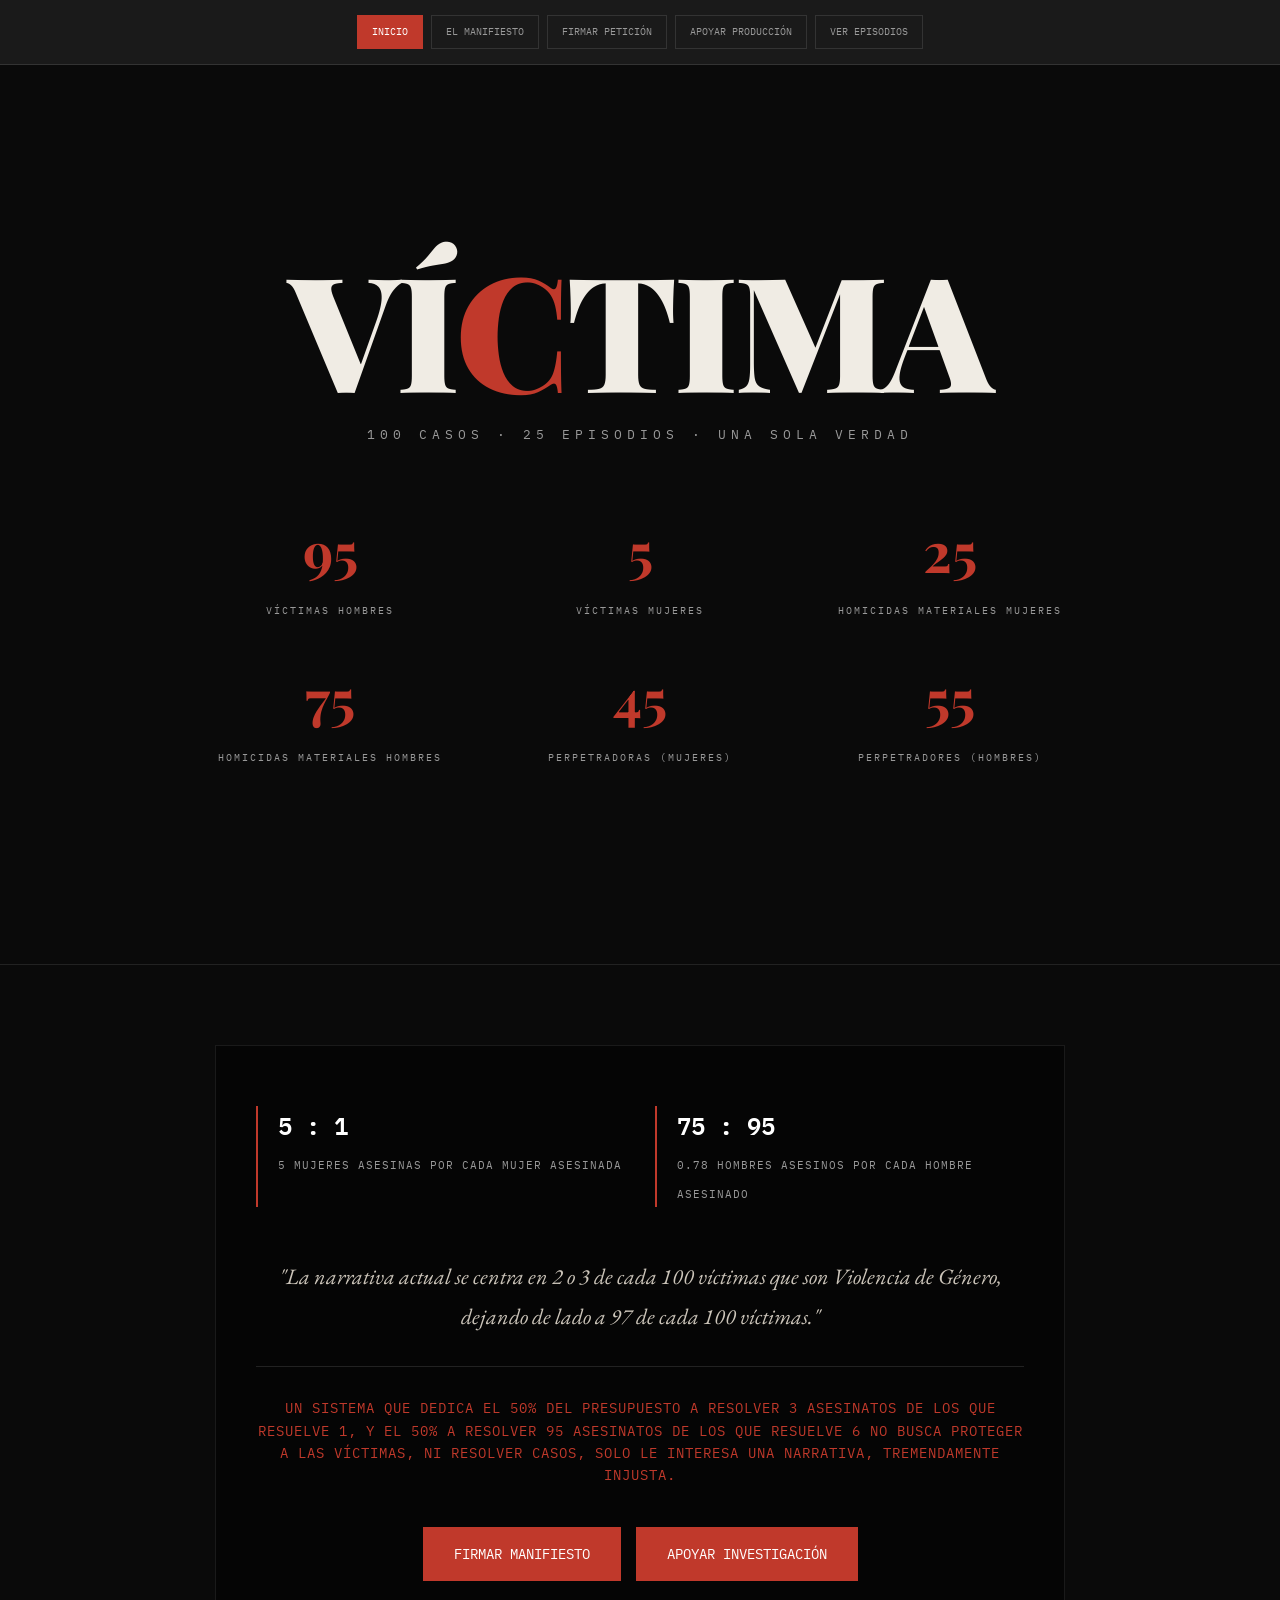
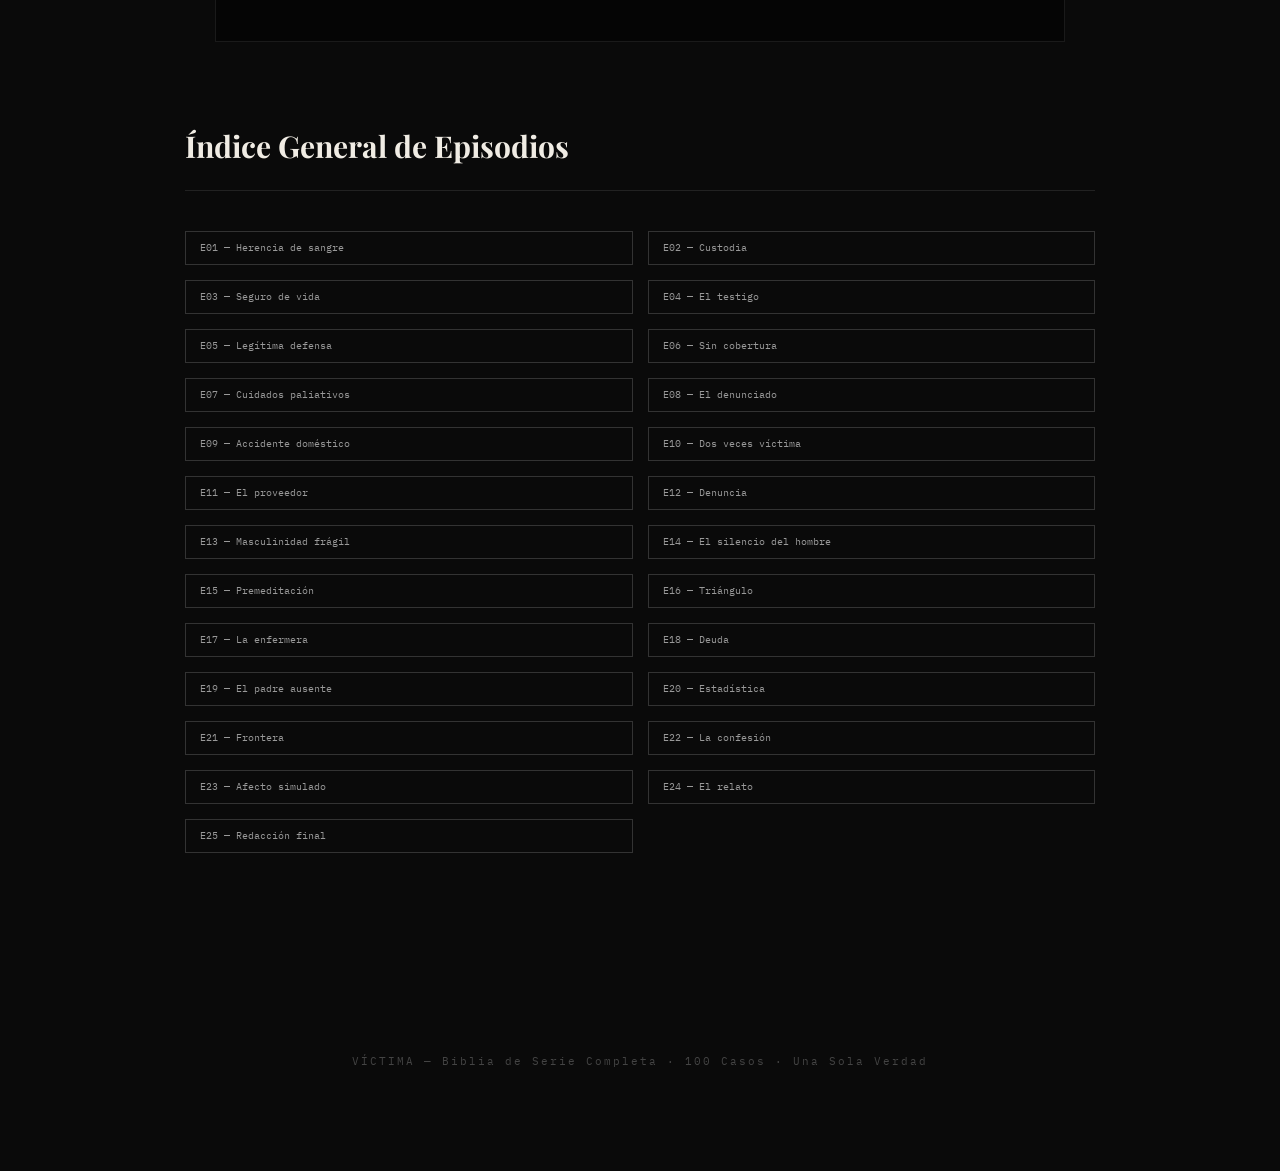
==== commit 3fecfaad: "Update index.html" ====
--- a/index.html
+++ b/index.html
@@ -80,6 +80,7 @@
   <nav class="nav-top">
     <div class="nav-grid">
       <a href="index.html" class="nav-ep active">INICIO</a>
+      <a href="manifiesto.html" class="nav-ep">EL MANIFIESTO</a>
       <a href="peticion.html" class="nav-ep">FIRMAR PETICIÓN</a>
       <a href="apoyo.html" class="nav-ep">APOYAR PRODUCCIÓN</a>
       <a href="#episodios" class="nav-ep">VER EPISODIOS</a>
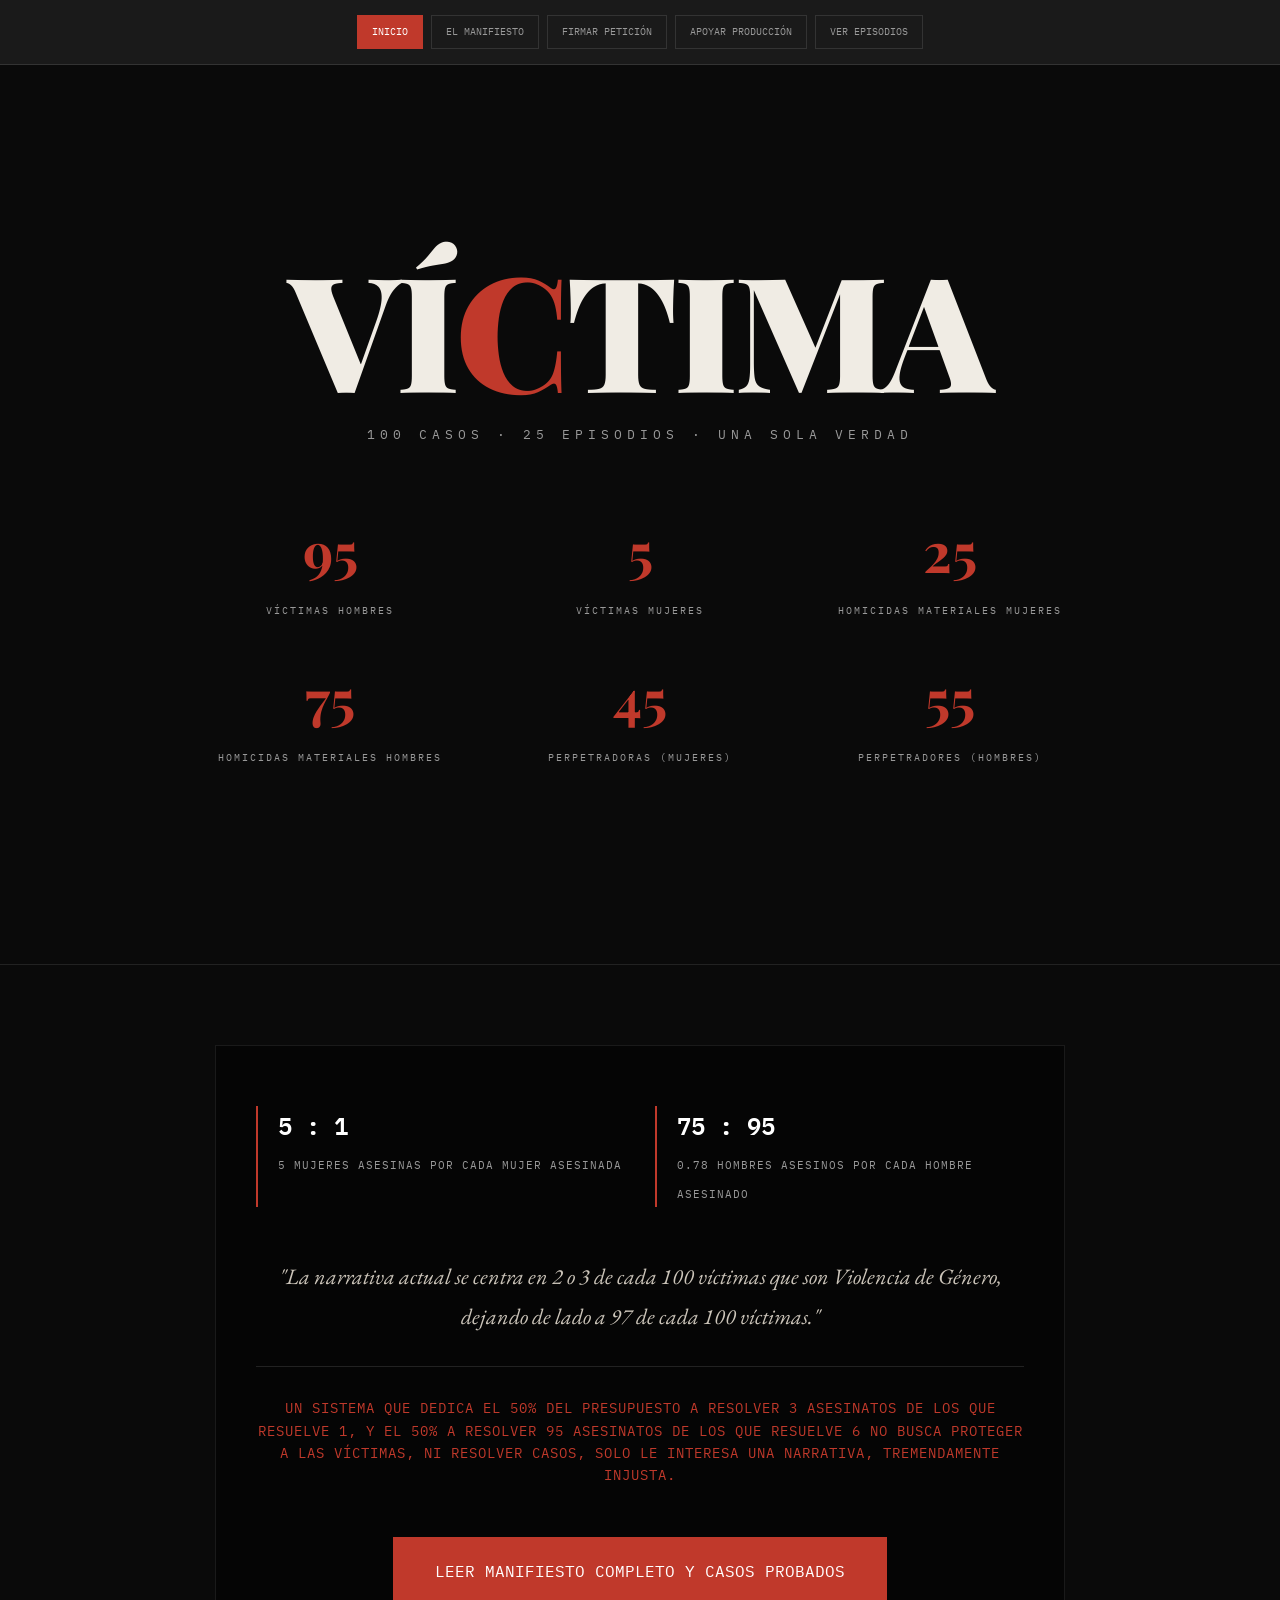
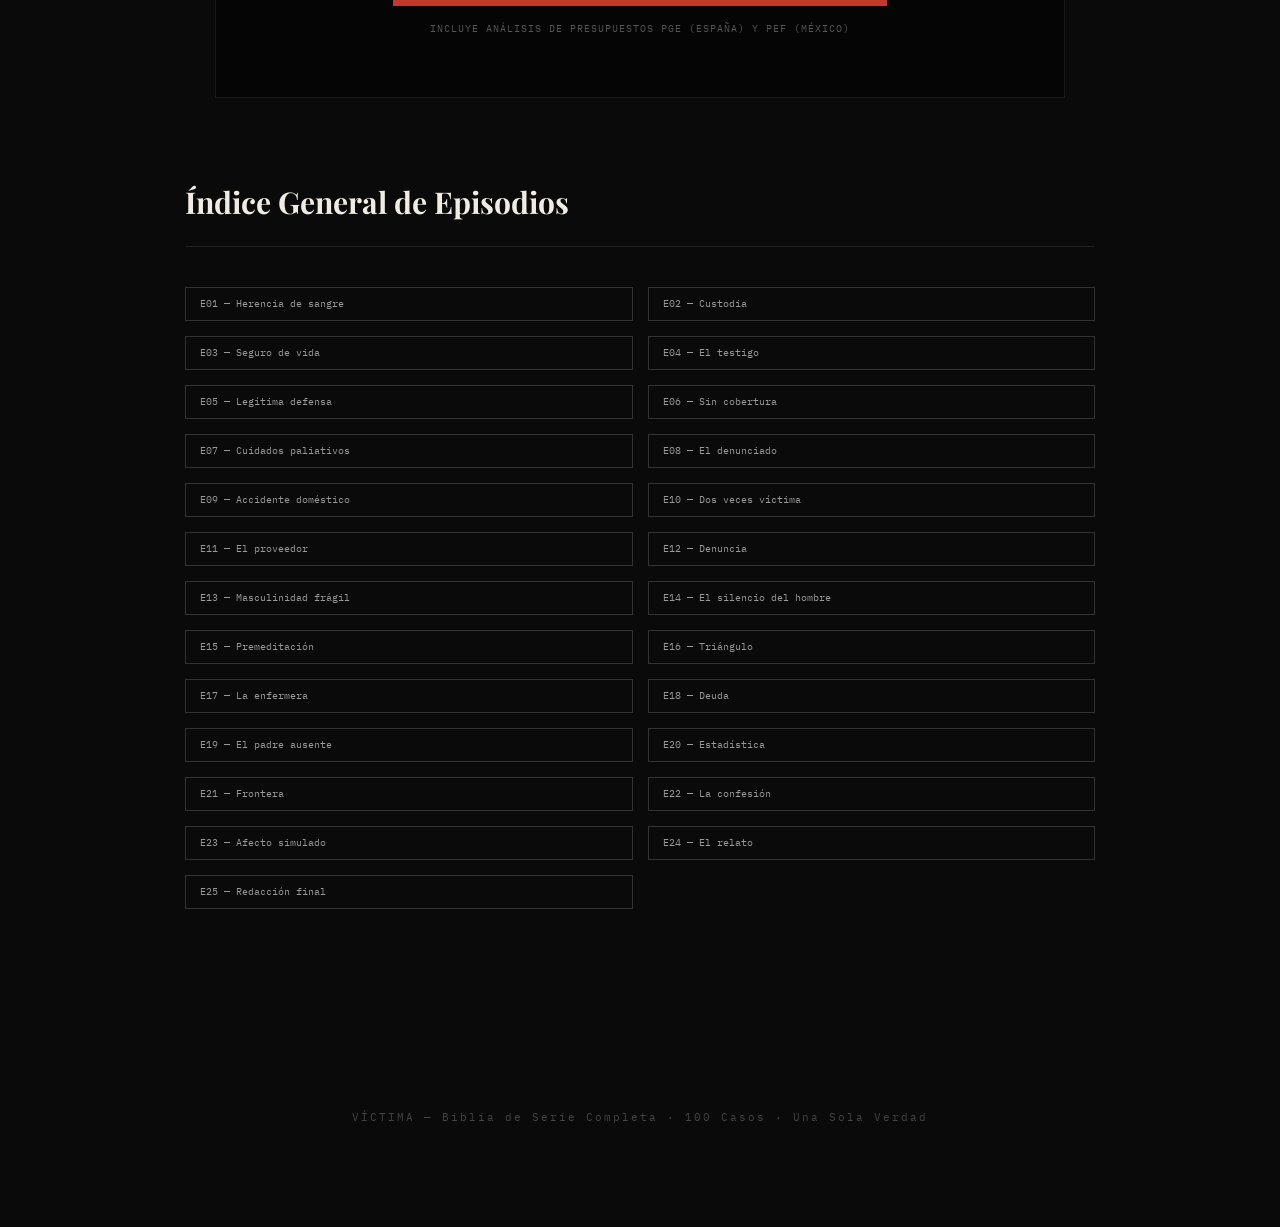
==== commit ef590e45: "Update index.html" ====
--- a/index.html
+++ b/index.html
@@ -124,9 +124,13 @@
     </p>
 
     <!-- 2. BLOQUE DE ACCIÓN POST-MANIFIESTO -->
-    <div style="margin-top: 40px; display: flex; gap: 15px; justify-content: center; flex-wrap: wrap;">
-      <a href="peticion.html" class="nav-ep active" style="padding: 15px 30px; font-size: 14px;">FIRMAR MANIFIESTO</a>
-      <a href="apoyo.html" class="nav-ep active" style="padding: 15px 30px; font-size: 14px;">APOYAR INVESTIGACIÓN</a>
+   <div style="margin-top: 50px;">
+      <a href="manifiesto.html" class="nav-ep active" style="padding: 20px 40px; font-size: 16px; display: inline-block; border: 2px solid var(--rojo);">
+        LEER MANIFIESTO COMPLETO Y CASOS PROBADOS
+      </a>
+      <p style="font-family: 'IBM Plex Mono'; font-size: 10px; color: #555; margin-top: 15px; letter-spacing: 1px;">
+        INCLUYE ANÁLISIS DE PRESUPUESTOS PGE (ESPAÑA) Y PEF (MÉXICO)
+      </p>
     </div>
 
   </div>
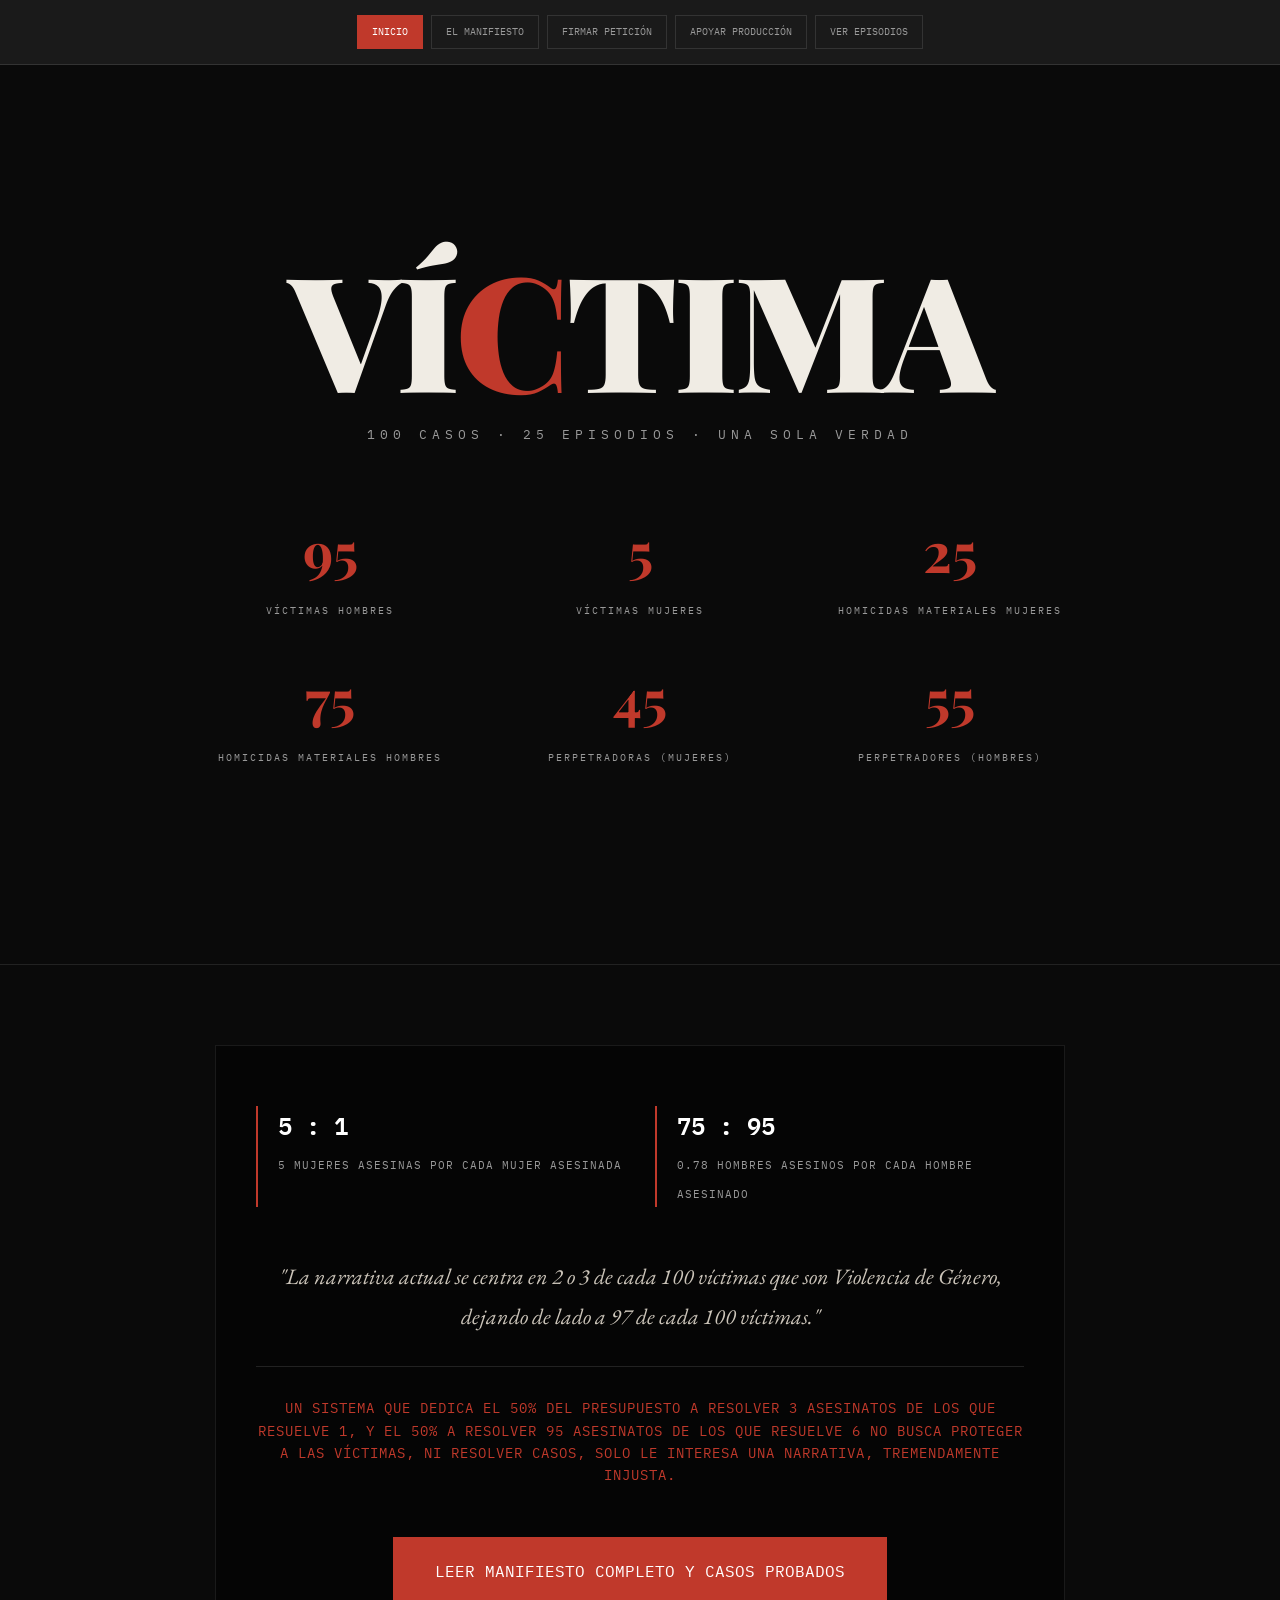
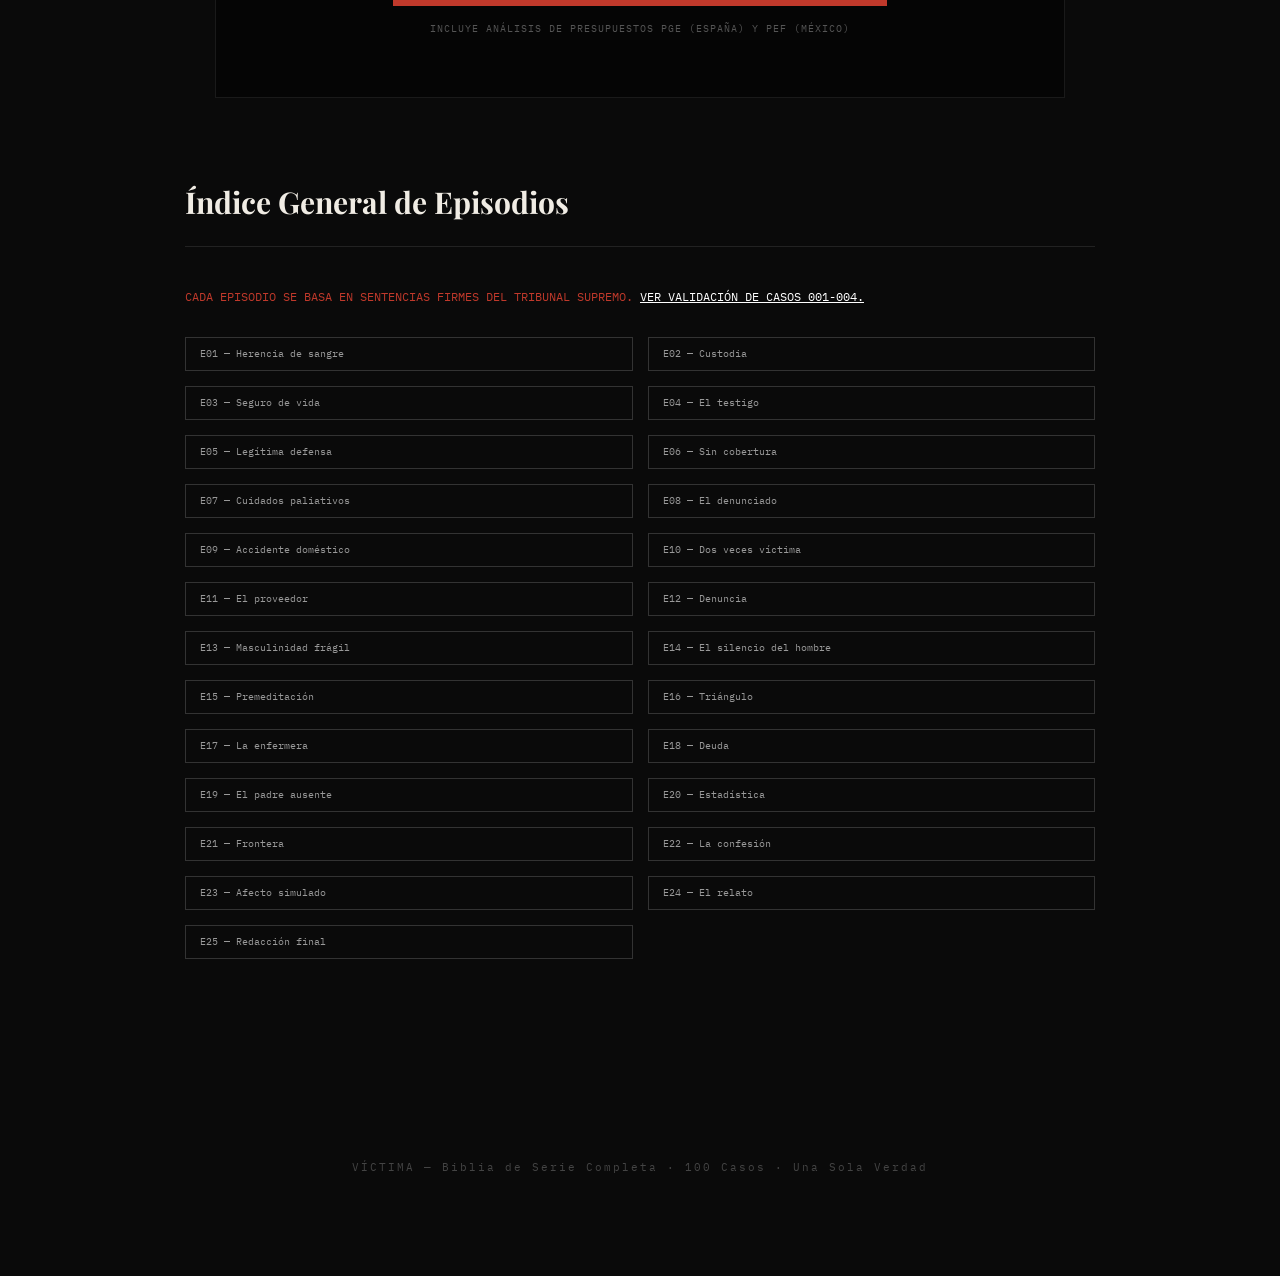
==== commit 1fbd3cae: "Update index.html" ====
--- a/index.html
+++ b/index.html
@@ -138,6 +138,10 @@
 
 <div class="contenedor" style="padding-bottom: 100px;">
   <h2 style="font-family: 'Playfair Display'; font-size: 30px; margin-bottom: 40px; border-bottom: 1px solid #222; padding-bottom: 20px;">Índice General de Episodios</h2>
+
+  <p style="font-family: 'IBM Plex Mono'; font-size: 12px; color: var(--rojo); margin-bottom: 30px; text-transform: uppercase;">
+    Cada episodio se basa en sentencias firmes del Tribunal Supremo. <a href="manifiesto.html" style="color: white;">Ver validación de Casos 001-004.</a>
+  </p>
   
   <div style="display: grid; grid-template-columns: repeat(auto-fit, minmax(300px, 1fr)); gap: 15px;">
     <!-- BLOQUE 1 -->
